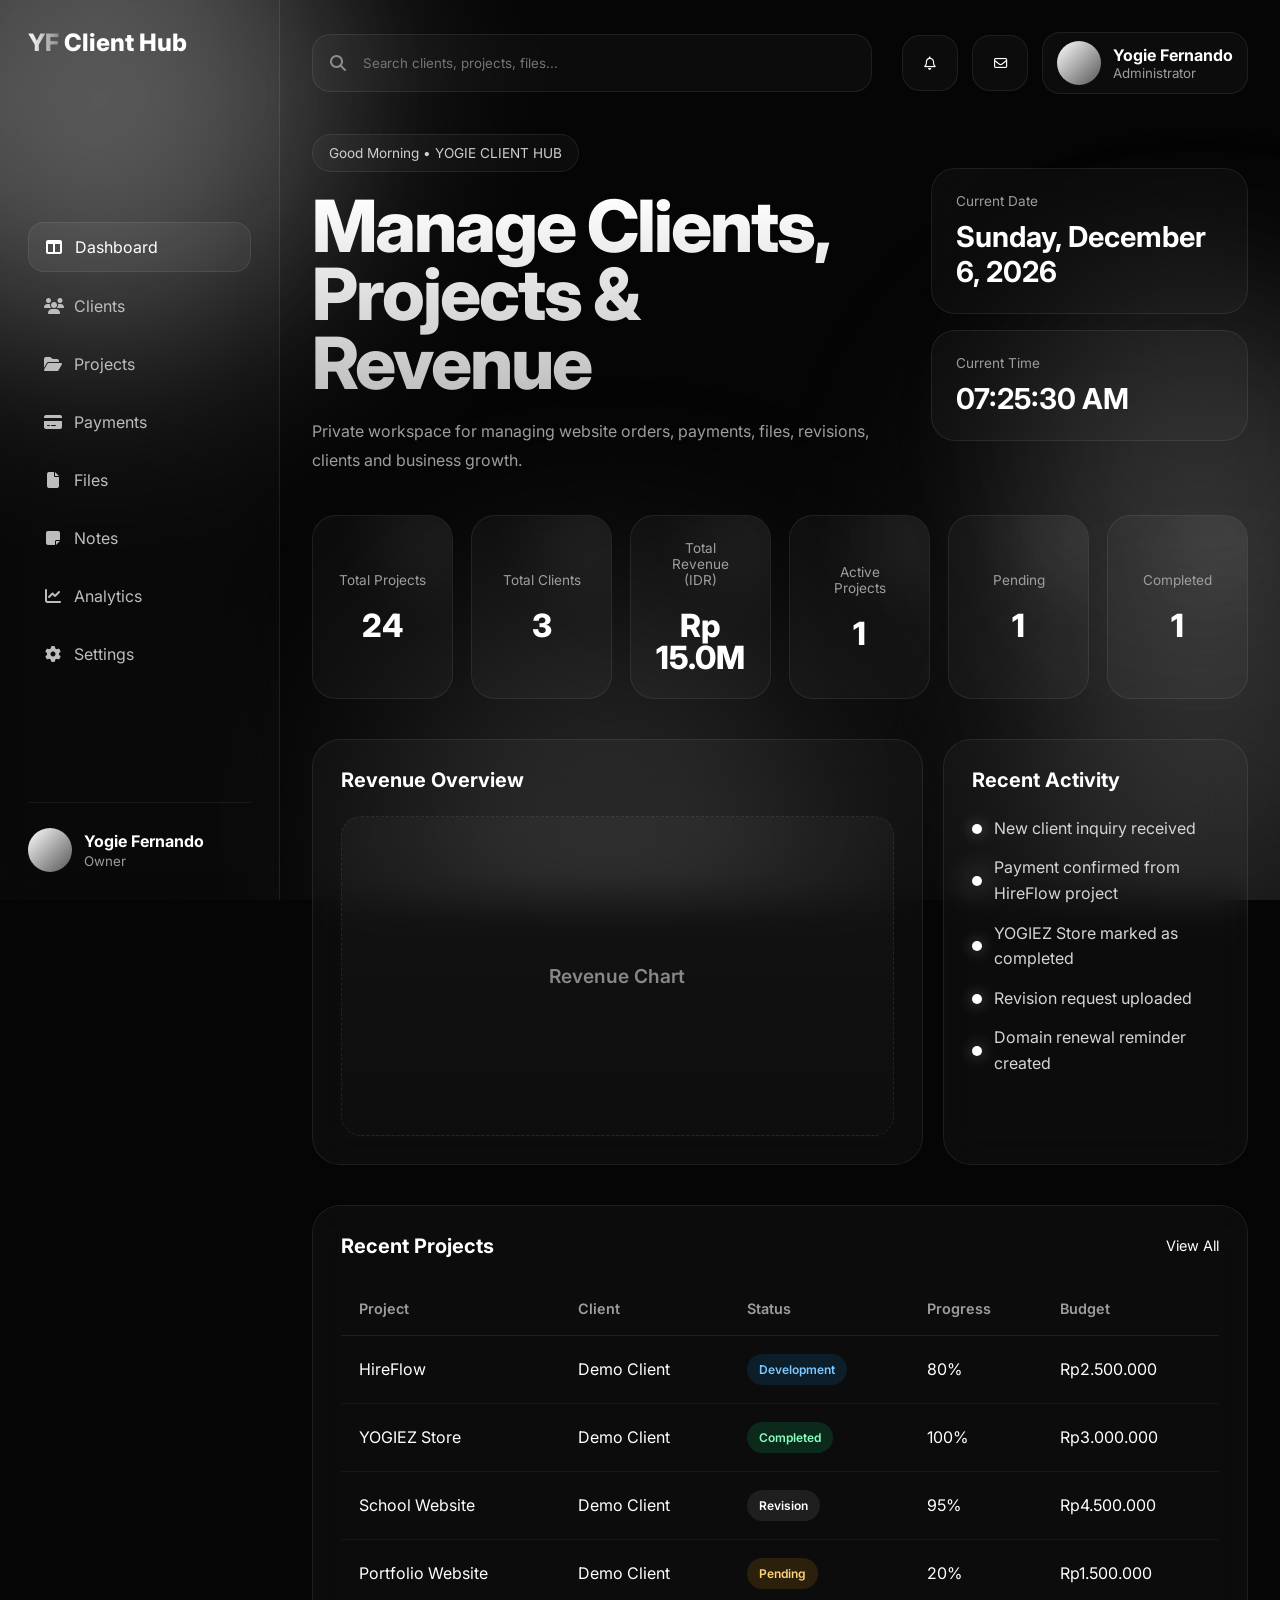
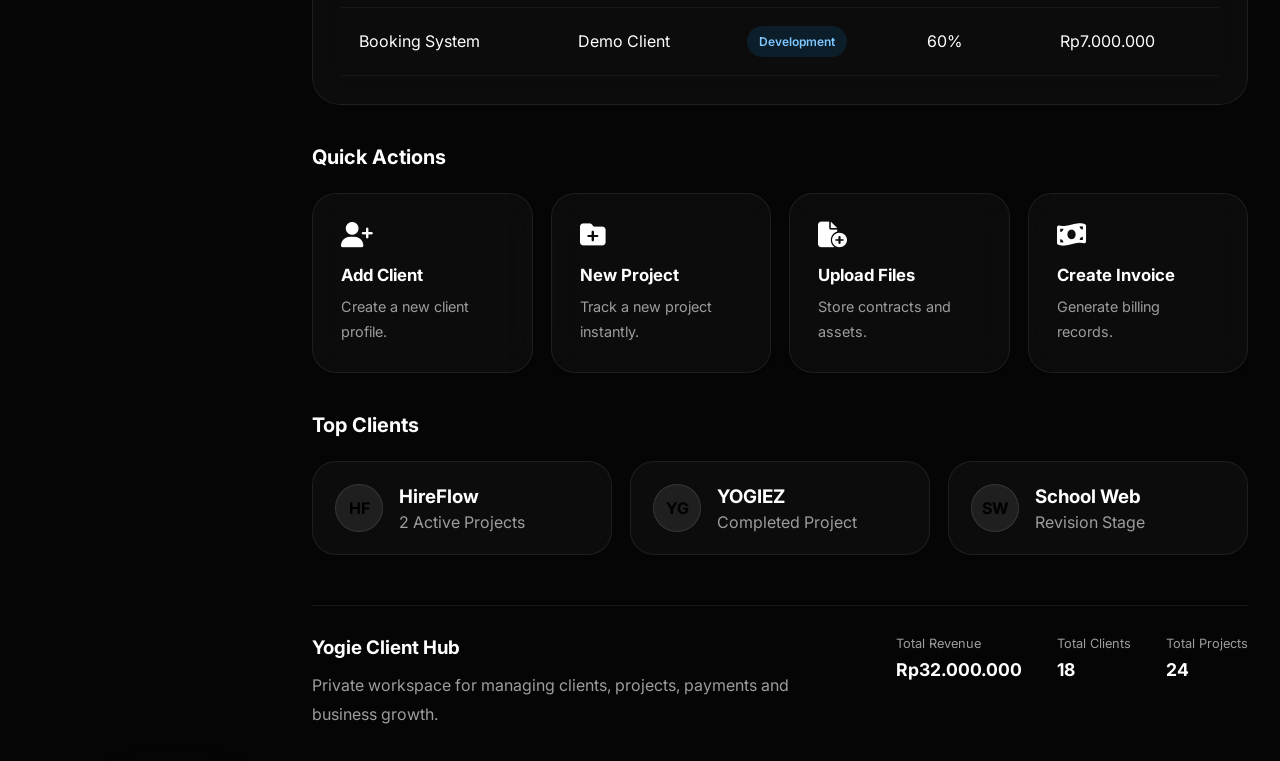
==== index.html @ b55acb80 "Update index.html" ====
<!DOCTYPE html>
<html lang="en">
<head>
<meta charset="UTF-8">
<meta name="viewport" content="width=device-width, initial-scale=1.0">
<title>Yogie Client Hub</title>
<link rel="stylesheet" href="https://cdnjs.cloudflare.com/ajax/libs/font-awesome/6.5.2/css/all.min.css">
<link rel="stylesheet" href="assets/css/style.css">
</head>
<body>

<div class="background">
  <div class="background-glow">
<div class="glow glow-1"></div>
<div class="glow glow-2"></div>
<div class="glow glow-3"></div>
</div>
<div class="grid-bg"></div>
<div class="orb orb-1"></div>
<div class="orb orb-2"></div>
<div class="orb orb-3"></div>
</div>

<div class="app">

<aside class="sidebar">

<div class="logo">
<span>YF</span> Client Hub
</div>

<nav class="nav">
<a href="#" class="active"><i class="fa-solid fa-table-columns"></i><span>Dashboard</span></a>
<a href="#"><i class="fa-solid fa-users"></i><span>Clients</span></a>
<a href="#"><i class="fa-solid fa-folder-open"></i><span>Projects</span></a>
<a href="#"><i class="fa-solid fa-credit-card"></i><span>Payments</span></a>
<a href="#"><i class="fa-solid fa-file"></i><span>Files</span></a>
<a href="#"><i class="fa-solid fa-note-sticky"></i><span>Notes</span></a>
<a href="#"><i class="fa-solid fa-chart-line"></i><span>Analytics</span></a>
<a href="#"><i class="fa-solid fa-gear"></i><span>Settings</span></a>
</nav>

<div class="sidebar-footer">
<div class="mini-profile">
<div class="avatar"></div>
<div>
<strong>Yogie Fernando</strong>
<small>Owner</small>
</div>
</div>
</div>

</aside>

<main class="main">

<header class="topbar">

<div class="search-box">
<i class="fa-solid fa-magnifying-glass"></i>
<input type="text" placeholder="Search clients, projects, files...">
</div>

<div class="topbar-actions">

<button class="icon-btn">
<i class="fa-regular fa-bell"></i>
</button>

<button class="icon-btn">
<i class="fa-regular fa-envelope"></i>
</button>

<div class="topbar-profile">
<div class="avatar"></div>
<div>
<strong>Yogie Fernando</strong>
<small>Administrator</small>
</div>
</div>

</div>

</header>

<section class="hero">

<div class="hero-content">

<p class="hero-label">
YOGIE CLIENT HUB
</p>

<h1>
Manage Clients,<br>
Projects & Revenue
</h1>

<p class="hero-description">
Private workspace for managing website orders, payments, files, revisions, clients and business growth.
</p>

</div>

<div class="hero-widget">

<div class="widget-card">
<span>Current Date</span>
<h3 id="live-date">Loading...</h3>
</div>

<div class="widget-card">
<span>Current Time</span>
<h2 id="live-clock">00:00:00</h2>
</div>

</div>

</section>

<section class="stats-grid">

<div class="stat-card">
<span>Total Projects</span>
<h2 id="dashboard-total-projects">24</h2>
</div>

<div class="stat-card">
<span>Total Clients</span>
<h2 id="dashboard-total-clients">0</h2>
</div>

<div class="stat-card">
<span>Total Revenue (IDR)</span>
<h2 id="dashboard-revenue">0</h2>
</div>

<div class="stat-card">
<span>Active Projects</span>
<h2 id="dashboard-active-projects">0</h2>
</div>

<div class="stat-card">
<span>Pending</span>
<h2 id="dashboard-pending">0</h2>
</div>

<div class="stat-card">
<span>Completed</span>
<h2 id="dashboard-completed">0</h2>
</div>

</section>

<section class="dashboard-grid">

<div class="revenue-card">

<div class="section-header">
<h2>Revenue Overview</h2>
</div>

<div class="chart-area">
<div class="chart-placeholder">
Revenue Chart
</div>
</div>

</div>

<div class="activity-card">

<div class="section-header">
<h2>Recent Activity</h2>
</div>

<ul class="activity-list">
<li><span class="activity-dot"></span>New client inquiry received</li>
<li><span class="activity-dot"></span>Payment confirmed from HireFlow project</li>
<li><span class="activity-dot"></span>YOGIEZ Store marked as completed</li>
<li><span class="activity-dot"></span>Revision request uploaded</li>
<li><span class="activity-dot"></span>Domain renewal reminder created</li>
</ul>

</div>

</section>

<section class="projects-section">

<div class="section-header">
<h2>Recent Projects</h2>
<a href="#" class="view-all">View All</a>
</div>

<div class="table-wrapper">

<table class="projects-table">

<thead>
<tr>
<th>Project</th>
<th>Client</th>
<th>Status</th>
<th>Progress</th>
<th>Budget</th>
</tr>
</thead>

<tbody>

<tr>
<td>HireFlow</td>
<td>Demo Client</td>
<td><span class="status development">Development</span></td>
<td>80%</td>
<td>Rp2.500.000</td>
</tr>

<tr>
<td>YOGIEZ Store</td>
<td>Demo Client</td>
<td><span class="status completed">Completed</span></td>
<td>100%</td>
<td>Rp3.000.000</td>
</tr>

<tr>
<td>School Website</td>
<td>Demo Client</td>
<td><span class="status revision">Revision</span></td>
<td>95%</td>
<td>Rp4.500.000</td>
</tr>

<tr>
<td>Portfolio Website</td>
<td>Demo Client</td>
<td><span class="status pending">Pending</span></td>
<td>20%</td>
<td>Rp1.500.000</td>
</tr>

<tr>
<td>Booking System</td>
<td>Demo Client</td>
<td><span class="status development">Development</span></td>
<td>60%</td>
<td>Rp7.000.000</td>
</tr>

</tbody>

</table>

</div>

</section>

<section class="quick-actions">

<div class="section-header">
<h2>Quick Actions</h2>
</div>

<div class="action-grid">

<div class="action-card">
<i class="fa-solid fa-user-plus"></i>
<h3>Add Client</h3>
<p>Create a new client profile.</p>
</div>

<div class="action-card">
<i class="fa-solid fa-folder-plus"></i>
<h3>New Project</h3>
<p>Track a new project instantly.</p>
</div>

<div class="action-card">
<i class="fa-solid fa-file-circle-plus"></i>
<h3>Upload Files</h3>
<p>Store contracts and assets.</p>
</div>

<div class="action-card">
<i class="fa-solid fa-money-bill-wave"></i>
<h3>Create Invoice</h3>
<p>Generate billing records.</p>
</div>

</div>

</section>

<section class="clients-overview">

<div class="section-header">
<h2>Top Clients</h2>
</div>

<div class="client-cards">

<div class="client-card">
<div class="client-avatar">HF</div>
<div>
<h3>HireFlow</h3>
<p>2 Active Projects</p>
</div>
</div>

<div class="client-card">
<div class="client-avatar">YG</div>
<div>
<h3>YOGIEZ</h3>
<p>Completed Project</p>
</div>
</div>

<div class="client-card">
<div class="client-avatar">SW</div>
<div>
<h3>School Web</h3>
<p>Revision Stage</p>
</div>
</div>

</div>

</section>

<footer class="dashboard-footer">

<div class="footer-left">
<h3>Yogie Client Hub</h3>
<p>Private workspace for managing clients, projects, payments and business growth.</p>
</div>

<div class="footer-right">

<div class="footer-stat">
<span>Total Revenue</span>
<strong>Rp32.000.000</strong>
</div>

<div class="footer-stat">
<span>Total Clients</span>
<strong>18</strong>
</div>

<div class="footer-stat">
<span>Total Projects</span>
<strong>24</strong>
</div>

</div>

</footer>

</main>

</div>

<script src="assets/js/script.js"></script>

</body>

</html>
---- assets/css/style.css ----
@import url('https://fonts.googleapis.com/css2?family=Inter:wght@300;400;500;600;700;800&display=swap');

:root{
--bg:#050505;
--card:#0d0d0d;
--card-2:#131313;
--border:rgba(255,255,255,.08);
--text:#ffffff;
--muted:#9d9d9d;
--hover:rgba(255,255,255,.05);
--shadow:0 20px 60px rgba(0,0,0,.35);
}

*{
margin:0;
padding:0;
box-sizing:border-box;
font-family:'Inter',sans-serif;
}

html{
scroll-behavior:smooth;
}

body{
background:var(--bg);
color:var(--text);
overflow-x:hidden;
min-height:100vh;
}

/* =========================
BACKGROUND
========================= */

.background{
position:fixed;
inset:0;
overflow:hidden;
z-index:-2;
}

.background-glow{
position:fixed;
inset:0;
overflow:hidden;
pointer-events:none;
z-index:-1;
}

.glow{
position:absolute;
border-radius:50%;
filter:blur(120px);
opacity:.25;
animation:floatGlow 12s ease-in-out infinite;
}

.glow-1{
width:500px;
height:500px;
background:#ffffff;
top:-150px;
left:-150px;
}

.glow-2{
width:400px;
height:400px;
background:#bdbdbd;
top:40%;
right:-120px;
animation-delay:5s;
}

.glow-3{
width:450px;
height:450px;
background:#8f8f8f;
bottom:-150px;
left:30%;
animation-delay:10s;

}
@keyframes floatGlow{

0%{
transform:translate(0,0) scale(1);
}
25%{
transform:translate(80px,-50px) scale(1.15);
}
50%{
transform:translate(-60px,70px) scale(.9);
}
75%{
transform:translate(70px,40px) scale(1.1);
}
100%{
transform:translate(0,0) scale(1);
}

}

.grid-bg{
display:none;
}

@keyframes gridMove{
0%{transform:translateY(0);}
100%{transform:translateY(60px);}
}

.orb{
position:absolute;
border-radius:50%;
filter:blur(90px);
opacity:.12;
animation:float 18s ease-in-out infinite;
}

.orb-1{
width:420px;
height:420px;
background:#ffffff;
left:-120px;
top:-120px;
}

.orb-2{
width:320px;
height:320px;
background:#8f8f8f;
right:-80px;
top:30%;
animation-delay:4s;
}

.orb-3{
width:380px;
height:380px;
background:#d6d6d6;
right:-120px;
bottom:-120px;
animation-delay:8s;
}

@keyframes float{
0%,100%{
transform:translateY(0) translateX(0);
}
50%{
transform:translateY(40px) translateX(25px);
}
}

/* =========================
LAYOUT
========================= */

.app{
display:flex;
min-height:100vh;
}

.sidebar{
width:280px;
position:fixed;
left:0;
top:0;
bottom:0;
padding:28px;
background:rgba(255,255,255,.02);
backdrop-filter:blur(20px);
border-right:1px solid var(--border);
display:flex;
flex-direction:column;
justify-content:space-between;
}

.main{
margin-left:280px;
width:calc(100% - 280px);
padding:32px;
}

/* =========================
LOGO
========================= */

.logo{
font-size:1.5rem;
font-weight:800;
margin-bottom:40px;
}

.logo span{
background:linear-gradient(90deg,#fff,#8a8a8a);
-webkit-background-clip:text;
-webkit-text-fill-color:transparent;
}

/* =========================
NAVIGATION
========================= */

.nav{
display:flex;
flex-direction:column;
gap:10px;
}

.nav a{
text-decoration:none;
color:#bdbdbd;
padding:14px 16px;
border-radius:16px;
display:flex;
align-items:center;
gap:12px;
transition:.3s;
}

.nav a:hover{
background:var(--hover);
color:#fff;
transform:translateX(6px);
}

.nav a.active{
background:rgba(255,255,255,.05);
color:#fff;
border:1px solid rgba(255,255,255,.08);
}

.nav i{
width:18px;
text-align:center;
}

/* =========================
SIDEBAR FOOTER
========================= */

.sidebar-footer{
padding-top:25px;
border-top:1px solid rgba(255,255,255,.06);
}

.mini-profile{
display:flex;
align-items:center;
gap:12px;
}

.avatar{
width:44px;
height:44px;
border-radius:50%;
background:linear-gradient(135deg,#fff,#555);
flex-shrink:0;
}

.mini-profile small{
display:block;
color:var(--muted);
margin-top:2px;
}

/* =========================
TOPBAR
========================= */

.topbar{
display:flex;
justify-content:space-between;
align-items:center;
gap:20px;
margin-bottom:40px;
}

.search-box{
position:relative;
flex:1;
max-width:560px;
}

.search-box input{
width:100%;
height:58px;
border-radius:18px;
border:1px solid var(--border);
background:rgba(255,255,255,.03);
color:#fff;
padding-left:50px;
padding-right:18px;
outline:none;
}

.search-box i{
position:absolute;
left:18px;
top:21px;
color:#8d8d8d;
}

.topbar-actions{
display:flex;
align-items:center;
gap:14px;
}

.icon-btn{
width:56px;
height:56px;
border-radius:18px;
border:1px solid var(--border);
background:rgba(255,255,255,.03);
color:#fff;
cursor:pointer;
transition:.3s;
}

.icon-btn:hover{
transform:translateY(-4px);
background:rgba(255,255,255,.05);
}

.topbar-profile{
display:flex;
align-items:center;
gap:12px;
padding:8px 14px;
border-radius:18px;
border:1px solid var(--border);
background:rgba(255,255,255,.03);
}

.topbar-profile small{
display:block;
color:var(--muted);
}

/* =========================
HERO
========================= */

.hero{
display:grid;
grid-template-columns:1.5fr .8fr;
gap:24px;
align-items:center;
margin-bottom:40px;
}

.hero-label{
display:inline-flex;
align-items:center;
gap:10px;
padding:10px 16px;
border-radius:999px;
border:1px solid rgba(255,255,255,.08);
background:rgba(255,255,255,.03);
font-size:.85rem;
color:#cfcfcf;
margin-bottom:20px;
width:fit-content;
}

.hero h1{
font-size:4.5rem;
line-height:.95;
font-weight:800;
letter-spacing:-2px;
background:linear-gradient(
180deg,
#ffffff,
#bfbfbf
);
-webkit-background-clip:text;
-webkit-text-fill-color:transparent;
margin-bottom:20px;
}

.hero-description{
max-width:700px;
color:var(--muted);
line-height:1.8;
font-size:1rem;
}

.hero-widget{
display:flex;
flex-direction:column;
gap:16px;
}

.widget-card{
background:rgba(255,255,255,.03);
border:1px solid var(--border);
border-radius:24px;
padding:24px;
backdrop-filter:blur(20px);
}

.widget-card span{
display:block;
color:var(--muted);
margin-bottom:10px;
font-size:.85rem;
}

.widget-card h2,
.widget-card h3{
font-size:1.8rem;
font-weight:700;
}

/* =========================
STATS
========================= */

.stats-grid{
display:grid;
grid-template-columns:repeat(6,1fr);
gap:18px;
margin-bottom:40px;
align-items:stretch;
}

.stat-card{
background:rgba(255,255,255,.03);
border:1px solid var(--border);
border-radius:24px;
padding:24px;
transition:.35s;
position:relative;
overflow:hidden;
display:flex;
flex-direction:column;
justify-content:center;
min-height:160px;
align-items:center;
text-align:center;
}

.stat-card::before{
content:'';
position:absolute;
width:120px;
height:120px;
background:rgba(255,255,255,.05);
border-radius:50%;
right:-40px;
top:-40px;
filter:blur(30px);
}

.stat-card:hover{
transform:translateY(-6px);
border-color:rgba(255,255,255,.15);
}

.stat-card span{
display:block;
font-size:.85rem;
color:var(--muted);
margin-bottom:10px;
}

.stat-card h2{
font-size:2rem;
font-weight:800;
margin-top:12px;
line-height:1;
width:100%;
text-align:center;
}

.revenue h2{
white-space:nowrap;
font-size:1.7rem;
}

/* =========================
DASHBOARD GRID
========================= */

.dashboard-grid{
display:grid;
grid-template-columns:2fr 1fr;
gap:20px;
margin-bottom:40px;
}

.revenue-card,
.activity-card{
background:rgba(255,255,255,.03);
border:1px solid var(--border);
border-radius:28px;
padding:28px;
backdrop-filter:blur(20px);
}

.section-header{
display:flex;
justify-content:space-between;
align-items:center;
margin-bottom:24px;
}

.section-header h2{
font-size:1.25rem;
font-weight:700;
}

/* =========================
CHART
========================= */

.chart-area{
height:320px;
display:flex;
align-items:center;
justify-content:center;
border-radius:20px;
background:
linear-gradient(
180deg,
rgba(255,255,255,.03),
rgba(255,255,255,.01)
);
border:1px dashed rgba(255,255,255,.08);
}

.chart-placeholder{
font-size:1.2rem;
font-weight:600;
color:#888;
}

/* =========================
ACTIVITY
========================= */

.activity-list{
list-style:none;
display:flex;
flex-direction:column;
gap:18px;
}

.activity-list li{
display:flex;
align-items:center;
gap:12px;
color:#d5d5d5;
line-height:1.6;
}

.activity-dot{
width:10px;
height:10px;
border-radius:50%;
background:#fff;
box-shadow:0 0 15px rgba(255,255,255,.6);
flex-shrink:0;
}

/* =========================
PROJECT TABLE
========================= */

.projects-section{
background:rgba(255,255,255,.03);
border:1px solid var(--border);
border-radius:28px;
padding:28px;
margin-bottom:40px;
backdrop-filter:blur(20px);
}

.view-all{
text-decoration:none;
color:#fff;
font-size:.9rem;
}

.table-wrapper{
overflow:auto;
}

.projects-table{
width:100%;
border-collapse:collapse;
}

.projects-table th{
text-align:left;
padding:18px;
color:#9d9d9d;
font-weight:600;
font-size:.9rem;
border-bottom:1px solid rgba(255,255,255,.08);
}

.projects-table td{
padding:18px;
border-bottom:1px solid rgba(255,255,255,.05);
}

.projects-table tr:hover{
background:rgba(255,255,255,.02);
}

.status{
padding:8px 12px;
border-radius:999px;
font-size:.75rem;
font-weight:600;
display:inline-block;
}

.status.completed{
background:rgba(0,255,140,.12);
color:#89ffbf;
}

.status.development{
background:rgba(0,153,255,.12);
color:#7ec7ff;
}

.status.pending{
background:rgba(255,170,0,.12);
color:#ffd27a;
}

.status.revision{
background:rgba(255,255,255,.08);
color:#ffffff;
}

/* =========================
QUICK ACTIONS
========================= */

.quick-actions{
margin-bottom:40px;
}

.action-grid{
display:grid;
grid-template-columns:repeat(4,1fr);
gap:18px;
}

.action-card{
background:rgba(255,255,255,.03);
border:1px solid var(--border);
border-radius:24px;
padding:28px;
transition:.35s;
cursor:pointer;
backdrop-filter:blur(20px);
}

.action-card:hover{
transform:translateY(-8px);
border-color:rgba(255,255,255,.15);
}

.action-card i{
font-size:1.6rem;
margin-bottom:18px;
}

.action-card h3{
margin-bottom:10px;
font-size:1.05rem;
}

.action-card p{
color:var(--muted);
line-height:1.7;
font-size:.9rem;
}

/* =========================
TOP CLIENTS
========================= */

.clients-overview{
margin-bottom:40px;
}

.client-cards{
display:grid;
grid-template-columns:repeat(3,1fr);
gap:18px;
}

.client-card{
display:flex;
align-items:center;
gap:16px;
background:rgba(255,255,255,.03);
border:1px solid var(--border);
padding:22px;
border-radius:24px;
transition:.35s;
}

.client-card:hover{
transform:translateY(-5px);
}

.client-avatar{
width:56px;
height:56px;
border-radius:50%;
display:flex;
align-items:center;
justify-content:center;
font-weight:700;
background:linear-gradient(
135deg,
#ffffff,
#6b6b6b
);
color:#000;
}

.client-card p{
color:var(--muted);
margin-top:4px;
}

/* =========================
FOOTER
========================= */

.dashboard-footer{
margin-top:50px;
padding-top:30px;
border-top:1px solid rgba(255,255,255,.08);
display:flex;
justify-content:space-between;
gap:30px;
}

.footer-left h3{
margin-bottom:12px;
}

.footer-left p{
max-width:500px;
color:var(--muted);
line-height:1.8;
}

.footer-right{
display:flex;
gap:35px;
}

.footer-stat span{
display:block;
font-size:.8rem;
color:var(--muted);
margin-bottom:8px;
}

.footer-stat strong{
font-size:1.1rem;
}

/* =========================
SCROLLBAR
========================= */

::-webkit-scrollbar{
width:10px;
}

::-webkit-scrollbar-track{
background:#070707;
}

::-webkit-scrollbar-thumb{
background:#2c2c2c;
border-radius:999px;
}

::-webkit-scrollbar-thumb:hover{
background:#4b4b4b;
}

/* =========================
SELECTION
========================= */

::selection{
background:#ffffff;
color:#000000;
}

/* =========================
ANIMATIONS
========================= */

.hero,
.stats-grid,
.dashboard-grid,
.projects-section,
.quick-actions,
.clients-overview{
animation:fadeUp .8s ease;
}

@keyframes fadeUp{
from{
opacity:0;
transform:translateY(25px);
}
to{
opacity:1;
transform:translateY(0);
}
}

/* =========================
TABLET
========================= */

@media(max-width:1200px){

.stats-grid{
grid-template-columns:repeat(3,1fr);
}

.action-grid{
grid-template-columns:repeat(2,1fr);
}

.client-cards{
grid-template-columns:1fr;
}

.hero{
grid-template-columns:1fr;
}

.dashboard-grid{
grid-template-columns:1fr;
}

}

/* =========================
MOBILE
========================= */

@media(max-width:900px){

.sidebar{
transform:translateX(-100%);
}

.main{
margin-left:0;
width:100%;
padding:20px;
}

.hero h1{
font-size:2.8rem;
}

.stats-grid{
grid-template-columns:repeat(2,1fr);
}

.action-grid{
grid-template-columns:1fr;
}

.dashboard-footer{
flex-direction:column;
}

.footer-right{
flex-wrap:wrap;
}

.topbar{
flex-direction:column;
align-items:stretch;
}

.search-box{
max-width:none;
}

.topbar-actions{
justify-content:space-between;
}

}

/* =========================
SMALL MOBILE
========================= */

@media(max-width:600px){

.hero h1{
font-size:2.2rem;
}

.stats-grid{
grid-template-columns:1fr;
}

.widget-card h2,
.widget-card h3{
font-size:1.4rem;
}

.projects-table{
min-width:700px;
}

}

/* =========================
CLIENTS PAGE
========================= */

.clients-page{
display:flex;
flex-direction:column;
gap:32px;
}

.page-top{
display:flex;
justify-content:space-between;
align-items:center;
gap:24px;
}

.page-title-group h1{
font-size:2.6rem;
font-weight:800;
margin-bottom:10px;
}

.page-title-group p{
color:var(--muted);
max-width:650px;
}

.page-label{
display:inline-block;
font-size:.8rem;
letter-spacing:2px;
color:var(--muted);
margin-bottom:12px;
}

.page-actions{
display:flex;
gap:12px;
}

.header-btn{
height:52px;
padding:0 22px;
border-radius:14px;
border:1px solid var(--border);
background:rgba(255,255,255,.03);
color:white;
cursor:pointer;
font-weight:600;
transition:.3s;
}

.header-btn:hover{
transform:translateY(-3px);
border-color:rgba(255,255,255,.15);
}

.header-btn.primary{
background:white;
color:black;
}

.client-stats{
display:grid;
grid-template-columns:repeat(4,1fr);
gap:18px;
}

.client-stat-card{
background:rgba(255,255,255,.03);
border:1px solid var(--border);
border-radius:24px;
padding:24px;
position:relative;
overflow:hidden;
transition:.35s;
}

.client-stat-card:hover{
transform:translateY(-6px);
border-color:rgba(255,255,255,.15);
}

.client-stat-card::before{
content:'';
position:absolute;
width:140px;
height:140px;
border-radius:50%;
background:rgba(255,255,255,.05);
right:-50px;
top:-50px;
filter:blur(30px);
}

.client-stat-card span{
display:block;
font-size:.85rem;
color:var(--muted);
margin-bottom:10px;
}

.client-stat-card h2{
font-size:2rem;
font-weight:800;
margin-bottom:8px;
}

.client-stat-card p{
font-size:.9rem;
color:var(--muted);
}

.client-toolbar{
display:flex;
justify-content:space-between;
align-items:center;
gap:20px;
}

.client-search{
flex:1;
height:58px;
display:flex;
align-items:center;
gap:14px;
padding:0 20px;
background:rgba(255,255,255,.03);
border:1px solid var(--border);
border-radius:18px;
}

.client-search input{
flex:1;
background:none;
border:none;
outline:none;
color:white;
font-size:.95rem;
}

.toolbar-right{
display:flex;
gap:12px;
}

.filter-select{
height:58px;
padding:0 18px;
background:rgba(255,255,255,.03);
border:1px solid var(--border);
border-radius:18px;
color:white;
outline:none;
cursor:pointer;
}

/* =========================
CLIENTS TABLE
========================= */

.clients-table-wrapper{
background:rgba(255,255,255,.03);
border:1px solid var(--border);
border-radius:28px;
overflow:hidden;
}

.table-header{
display:flex;
justify-content:space-between;
align-items:center;
padding:24px 28px;
border-bottom:1px solid var(--border);
}

.table-header h2{
font-size:1.2rem;
font-weight:700;
}

.table-actions{
display:flex;
gap:12px;
}

.table-action-btn{
height:44px;
padding:0 16px;
border-radius:12px;
border:1px solid var(--border);
background:rgba(255,255,255,.03);
color:white;
cursor:pointer;
transition:.3s;
}

.table-action-btn:hover{
transform:translateY(-2px);
border-color:rgba(255,255,255,.15);
}

.clients-table-container{
overflow-x:auto;
}

.clients-table{
width:100%;
border-collapse:collapse;
}

.clients-table thead{
background:rgba(255,255,255,.02);
}

.clients-table th{
padding:18px 24px;
text-align:left;
font-size:.85rem;
font-weight:600;
color:var(--muted);
border-bottom:1px solid var(--border);
}

.clients-table td{
padding:22px 24px;
border-bottom:1px solid rgba(255,255,255,.05);
}

.clients-table tbody tr{
transition:.3s;
}

.clients-table tbody tr:hover{
background:rgba(255,255,255,.02);
}

.client-info{
display:flex;
align-items:center;
gap:14px;
}

.client-avatar{
width:48px;
height:48px;
border-radius:50%;
display:flex;
align-items:center;
justify-content:center;
font-weight:700;
background:rgba(255,255,255,.08);
border:1px solid rgba(255,255,255,.1);
}

.client-info h4{
font-size:.95rem;
margin-bottom:4px;
}

.client-info p{
font-size:.8rem;
color:var(--muted);
}

.status-badge{
padding:8px 14px;
border-radius:999px;
font-size:.78rem;
font-weight:600;
display:inline-flex;
align-items:center;
gap:8px;
}

.status-badge.active{
background:rgba(0,255,150,.12);
color:#7dffb5;
}

.status-badge.pending{
background:rgba(255,180,0,.12);
color:#ffd06a;
}

.status-badge.completed{
background:rgba(120,120,255,.12);
color:#b9c1ff;
}

.table-buttons{
display:flex;
gap:10px;
}

.mini-btn{
height:38px;
padding:0 14px;
border-radius:10px;
border:1px solid var(--border);
background:rgba(255,255,255,.03);
color:white;
cursor:pointer;
transition:.3s;
}

.mini-btn:hover{
transform:translateY(-2px);
border-color:rgba(255,255,255,.15);
}

/* =========================
CLIENT ACTIVITY
========================= */

.client-activity-section{
background:rgba(255,255,255,.03);
border:1px solid var(--border);
border-radius:28px;
padding:28px;
}

.activity-header{
margin-bottom:20px;
}

.activity-header h2{
font-size:1.2rem;
font-weight:700;
}

.activity-list{
display:flex;
flex-direction:column;
gap:14px;
}

.activity-item{
display:flex;
align-items:center;
justify-content:space-between;
gap:20px;
padding:18px;
border-radius:18px;
background:rgba(255,255,255,.02);
border:1px solid rgba(255,255,255,.04);
}

.activity-item h4{
font-size:.95rem;
margin-bottom:4px;
}

.activity-item p{
font-size:.85rem;
color:var(--muted);
}

.activity-item span{
font-size:.8rem;
color:var(--muted);
}

.activity-dot{
width:10px;
height:10px;
border-radius:50%;
background:white;
box-shadow:0 0 20px rgba(255,255,255,.5);
}

/* =========================
EMPTY STATE
========================= */

.clients-empty-state{
margin-bottom:20px;
}

.empty-card{
background:rgba(255,255,255,.03);
border:1px solid var(--border);
border-radius:28px;
padding:60px 30px;
text-align:center;
}

.empty-card i{
font-size:3rem;
margin-bottom:20px;
opacity:.8;
}

.empty-card h2{
font-size:1.5rem;
margin-bottom:12px;
}

.empty-card p{
max-width:600px;
margin:auto;
color:var(--muted);
margin-bottom:24px;
}

/* =========================
RESPONSIVE
========================= */

@media(max-width:1200px){

.client-stats{
grid-template-columns:repeat(2,1fr);
}

}

@media(max-width:768px){

.page-top{
flex-direction:column;
align-items:flex-start;
}

.client-toolbar{
flex-direction:column;
}

.toolbar-right{
width:100%;
flex-direction:column;
}

.filter-select{
width:100%;
}

.client-stats{
grid-template-columns:1fr;
}

.clients-table{
min-width:900px;
}

.activity-item{
flex-direction:column;
align-items:flex-start;
}

}

/* =========================
CLIENT MODAL
========================= */

.client-modal{
position:fixed;
inset:0;
background:rgba(0,0,0,.75);
backdrop-filter:blur(10px);
display:none;
justify-content:center;
align-items:center;
z-index:9999;
padding:20px;
}

.client-modal.show{
display:flex;
}

.client-modal-content{
width:100%;
max-width:520px;
background:#0f0f0f;
border:1px solid var(--border);
border-radius:28px;
padding:28px;
}

.modal-header{
display:flex;
justify-content:space-between;
align-items:center;
margin-bottom:24px;
}

.modal-header h2{
font-size:1.4rem;
}

.modal-header button{
background:none;
border:none;
color:white;
font-size:2rem;
cursor:pointer;
}

.form-group{
margin-bottom:16px;
}

.form-group label{
display:block;
margin-bottom:8px;
font-size:.9rem;
color:var(--muted);
}

.form-group input,
.form-group select{
width:100%;
height:54px;
padding:0 16px;
border-radius:14px;
border:1px solid var(--border);
background:rgba(255,255,255,.03);
color:white;
outline:none;
}
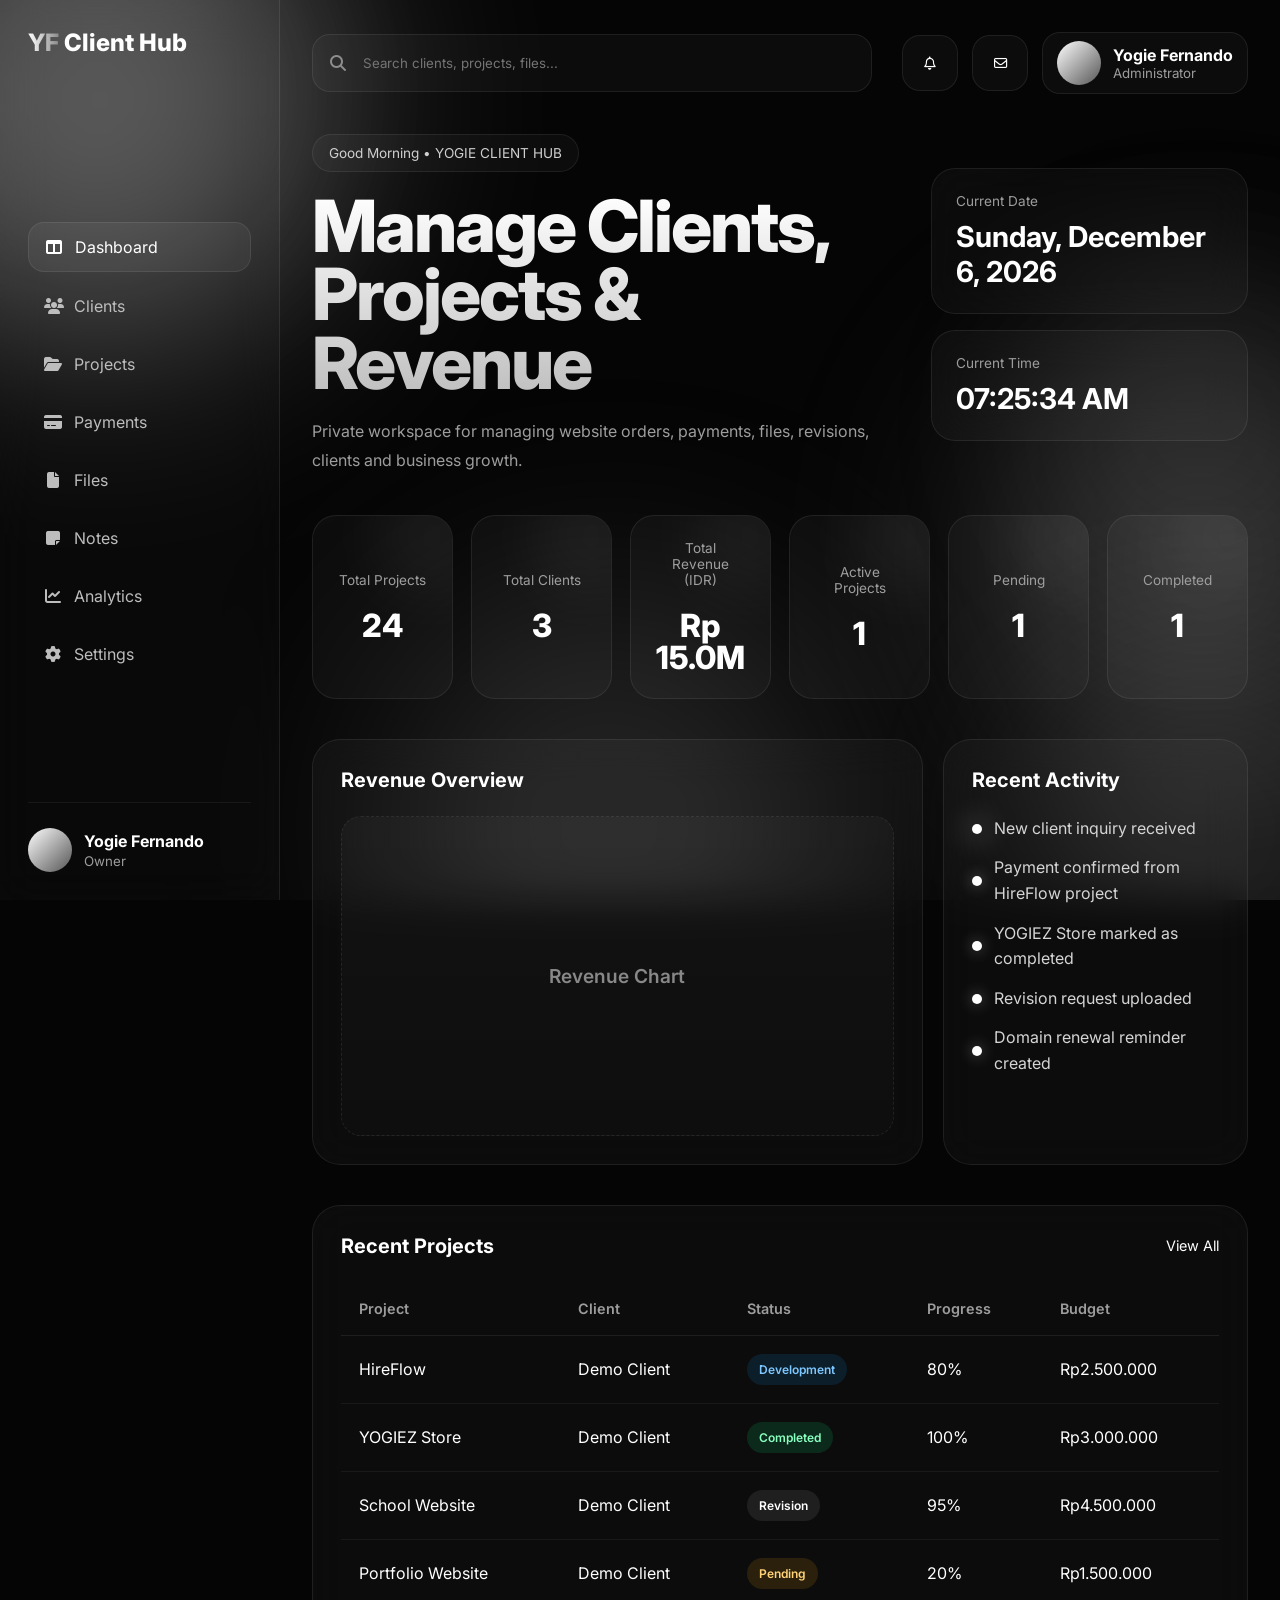
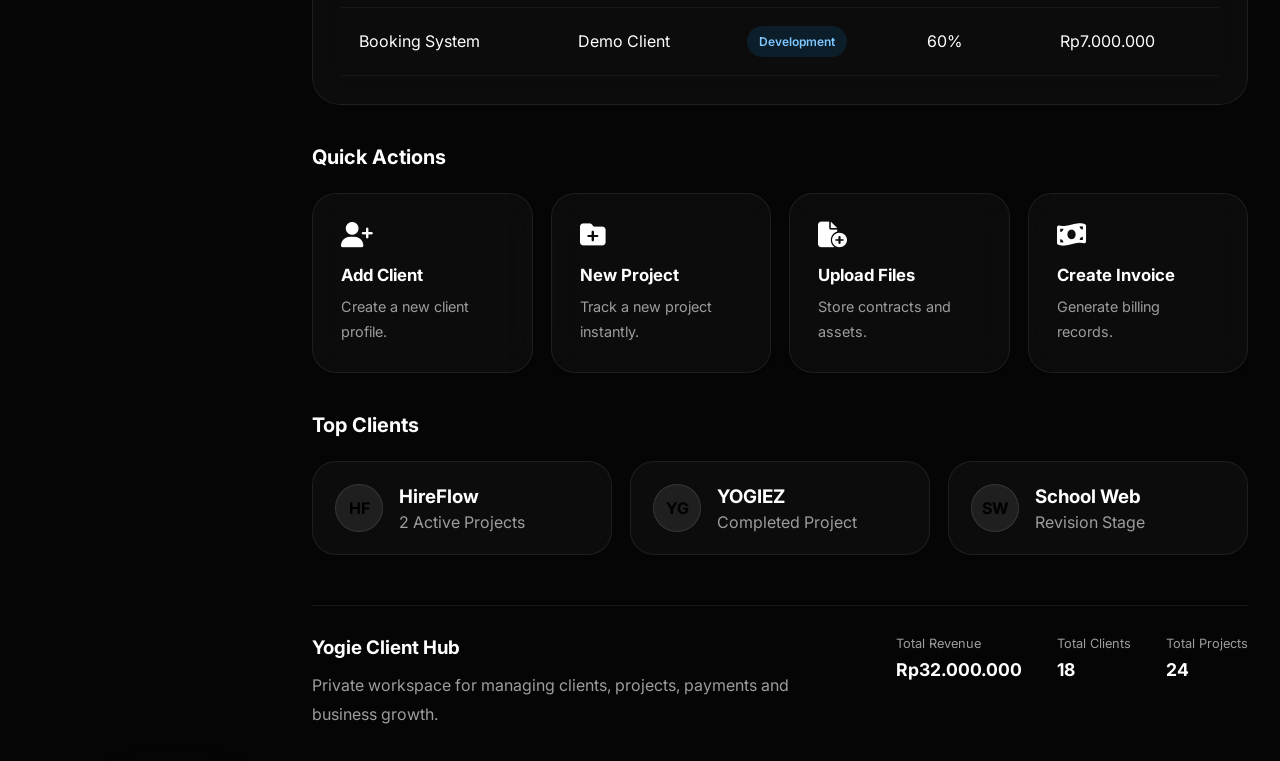
==== commit 9209d85d: "Update index.html" ====
--- a/index.html
+++ b/index.html
@@ -30,14 +30,14 @@
 </div>
 
 <nav class="nav">
-<a href="#" class="active"><i class="fa-solid fa-table-columns"></i><span>Dashboard</span></a>
-<a href="#"><i class="fa-solid fa-users"></i><span>Clients</span></a>
-<a href="#"><i class="fa-solid fa-folder-open"></i><span>Projects</span></a>
-<a href="#"><i class="fa-solid fa-credit-card"></i><span>Payments</span></a>
-<a href="#"><i class="fa-solid fa-file"></i><span>Files</span></a>
-<a href="#"><i class="fa-solid fa-note-sticky"></i><span>Notes</span></a>
-<a href="#"><i class="fa-solid fa-chart-line"></i><span>Analytics</span></a>
-<a href="#"><i class="fa-solid fa-gear"></i><span>Settings</span></a>
+<a href="index.html" class="active"><i class="fa-solid fa-table-columns"></i><span>Dashboard</span></a>
+<a href="clients.html"><i class="fa-solid fa-users"></i><span>Clients</span></a>
+<a href="projects.html"><i class="fa-solid fa-folder-open"></i><span>Projects</span></a>
+<a href="payments.html"><i class="fa-solid fa-credit-card"></i><span>Payments</span></a>
+<a href="files.html"><i class="fa-solid fa-file"></i><span>Files</span></a>
+<a href="notes.html"><i class="fa-solid fa-note-sticky"></i><span>Notes</span></a>
+<a href="analytics.html"><i class="fa-solid fa-chart-line"></i><span>Analytics</span></a>
+<a href="settings.html"><i class="fa-solid fa-gear"></i><span>Settings</span></a>
 </nav>
 
 <div class="sidebar-footer">
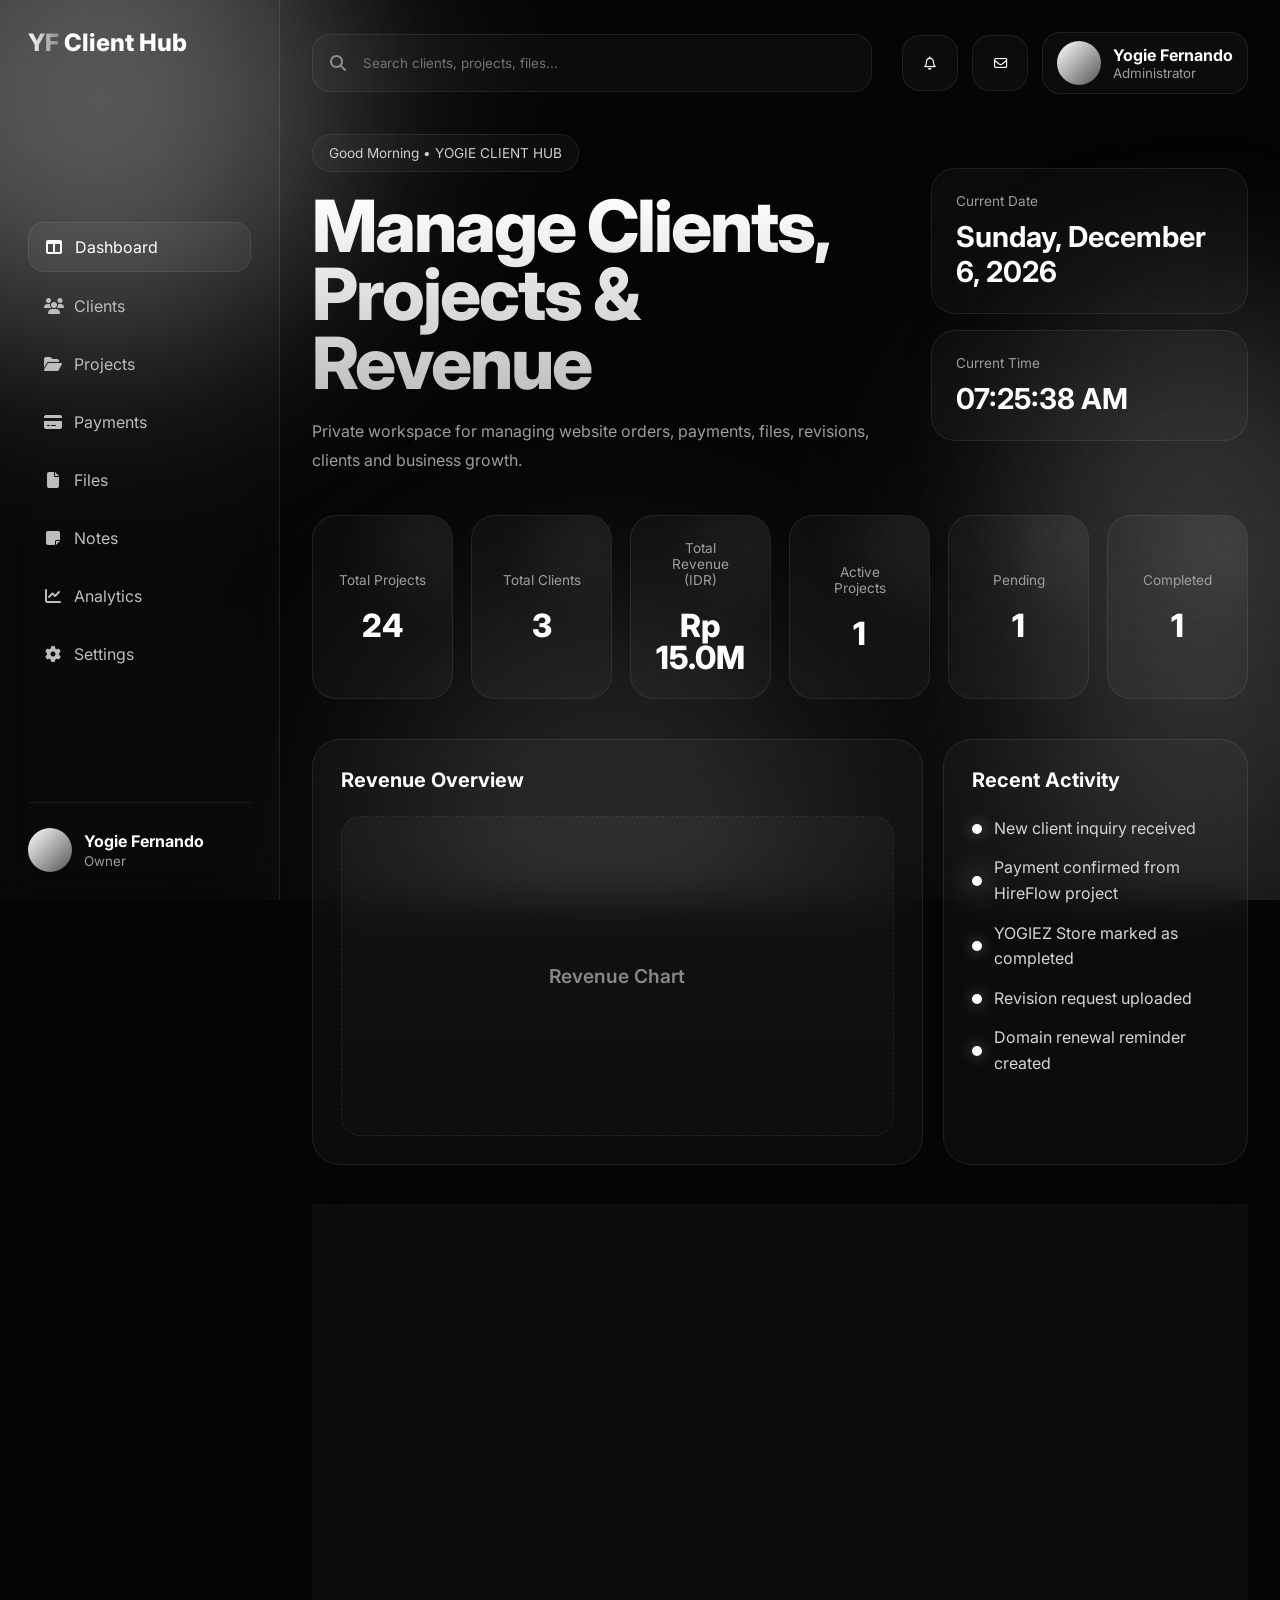
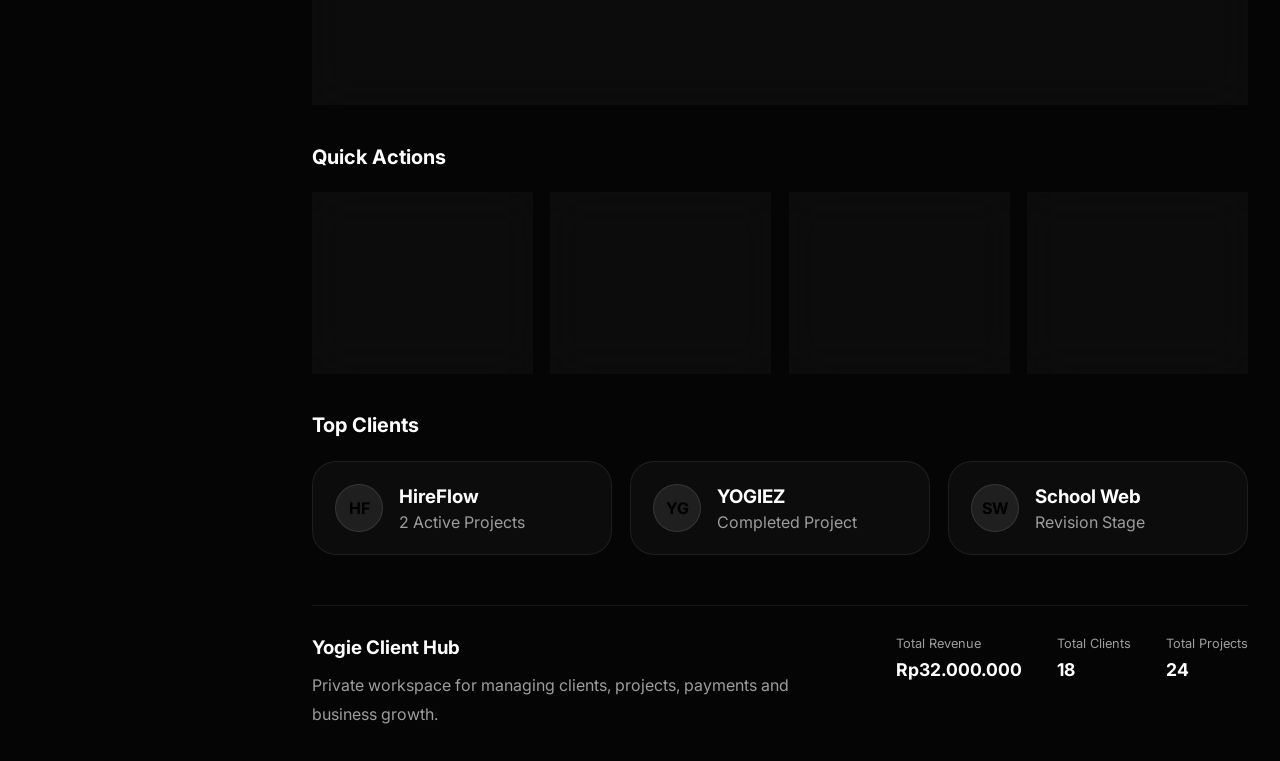
==== commit ab95eb20: "Update index.html" ====
--- a/index.html
+++ b/index.html
@@ -264,33 +264,27 @@
 </div>
 
 <div class="action-grid">
-
-<div class="action-card">
+<a href="clients.html" class="action-card">
 <i class="fa-solid fa-user-plus"></i>
 <h3>Add Client</h3>
 <p>Create a new client profile.</p>
-</div>
-
-<div class="action-card">
+</a>
+<a href="projects.html" class="action-card">
 <i class="fa-solid fa-folder-plus"></i>
 <h3>New Project</h3>
 <p>Track a new project instantly.</p>
-</div>
-
-<div class="action-card">
+</a>
+<a href="files.html" class="action-card">
 <i class="fa-solid fa-file-circle-plus"></i>
 <h3>Upload Files</h3>
 <p>Store contracts and assets.</p>
-</div>
-
-<div class="action-card">
+</a>
+<a href="payments.html" class="action-card">
 <i class="fa-solid fa-money-bill-wave"></i>
 <h3>Create Invoice</h3>
 <p>Generate billing records.</p>
-</div>
-
-</div>
-
+</a>
+</div>
 </section>
 
 <section class="clients-overview">
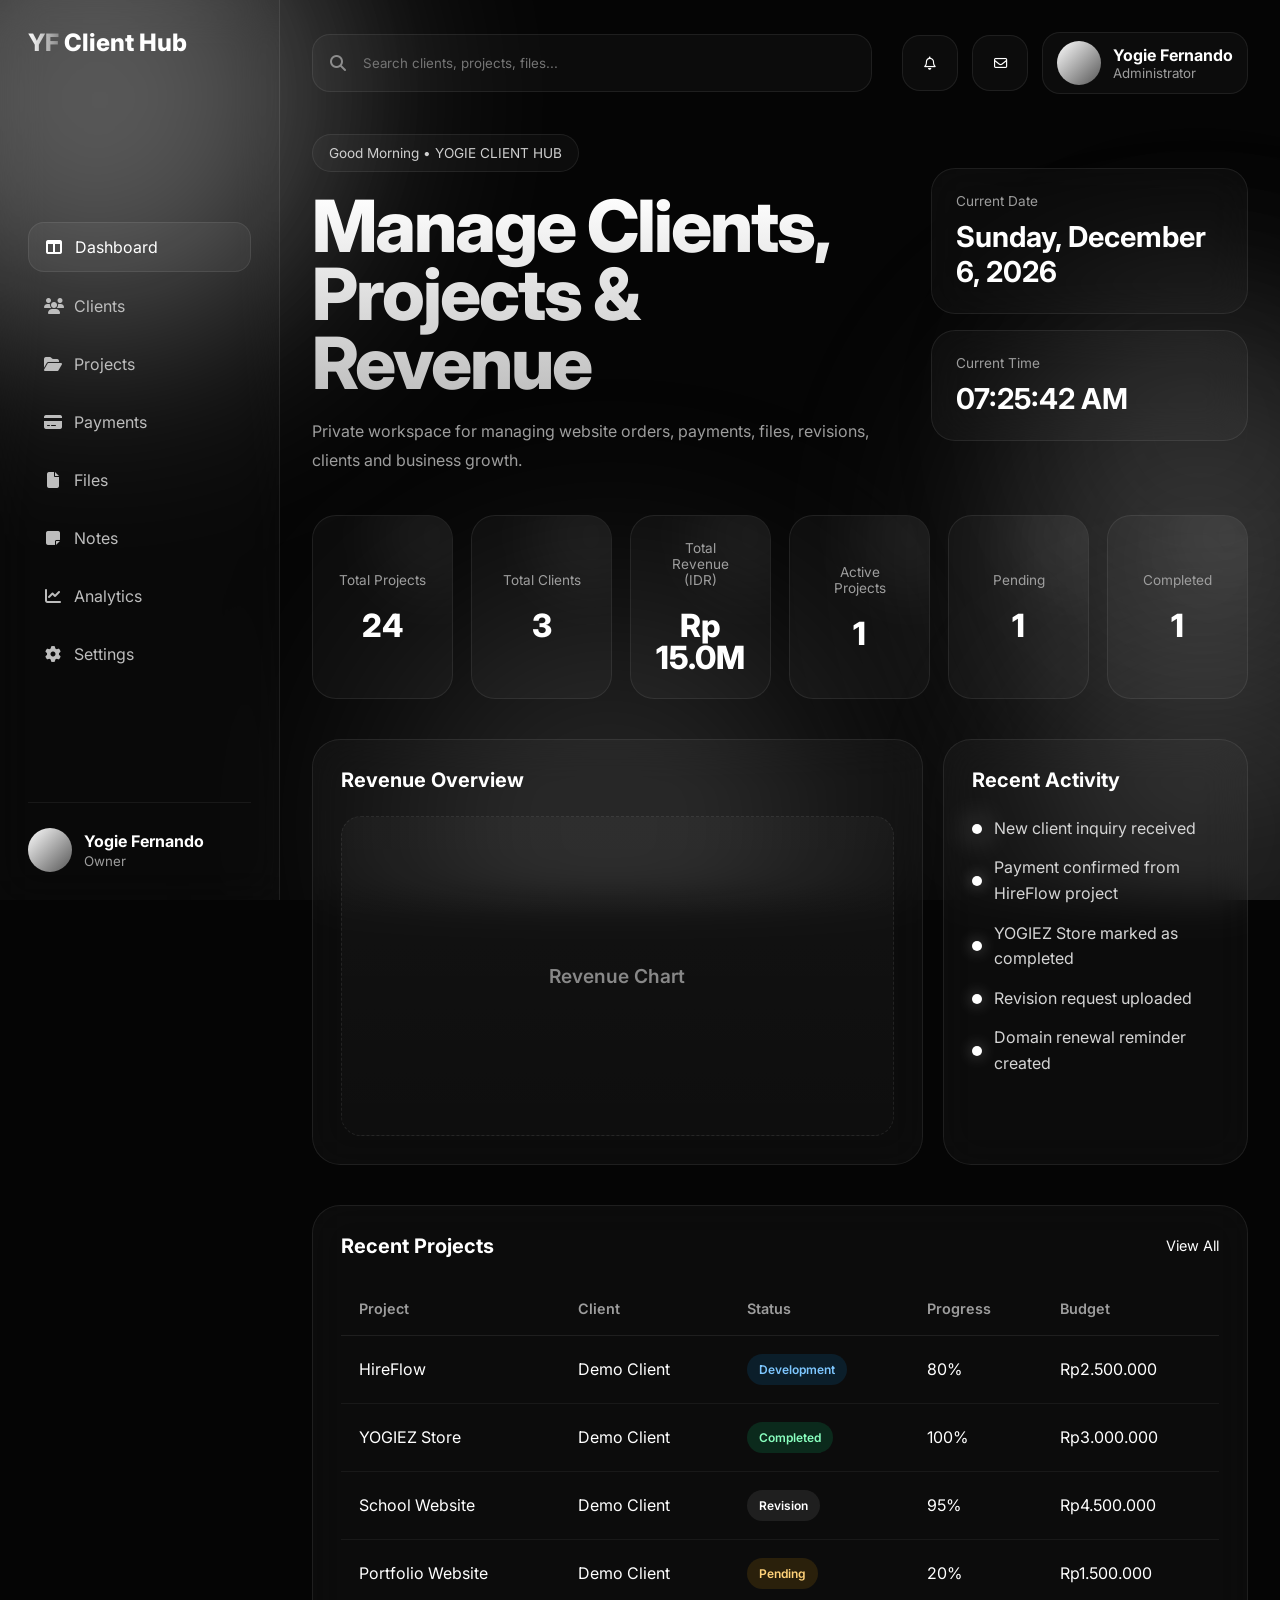
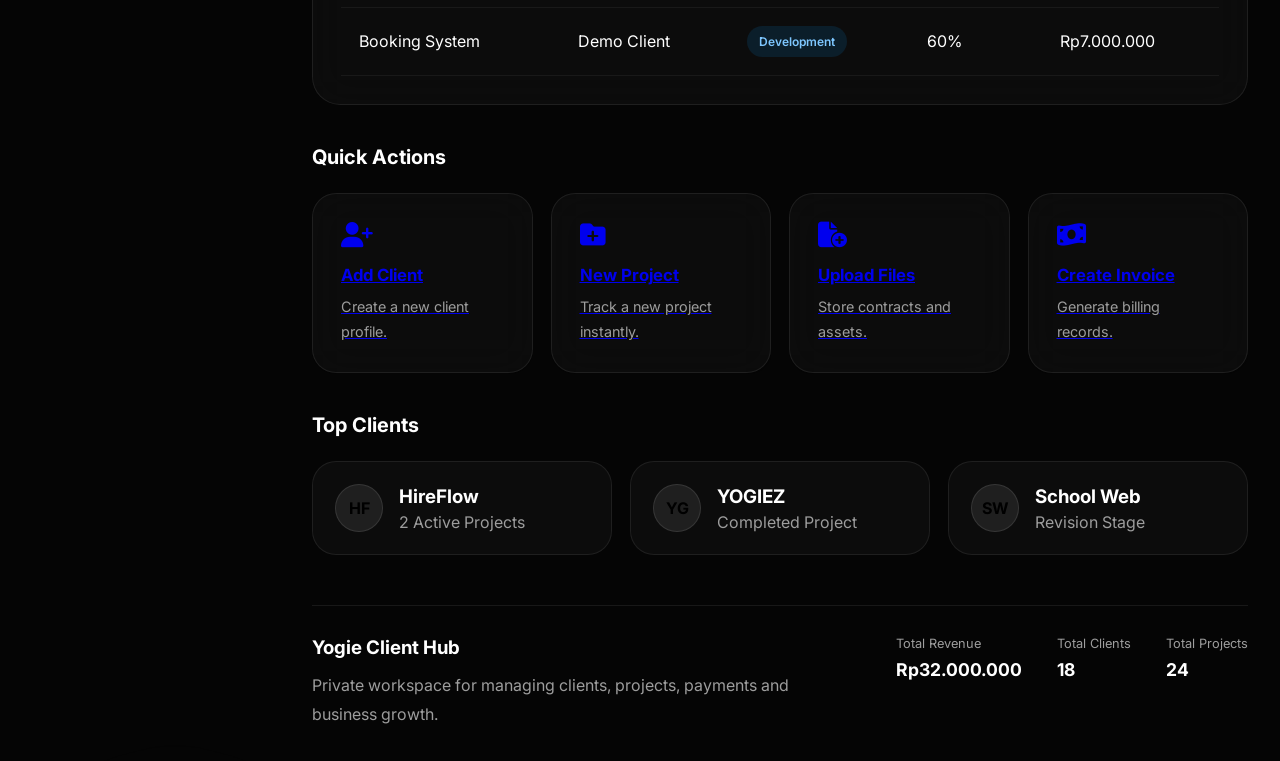
==== commit b28fbe4a: "Update index.html" ====
--- a/index.html
+++ b/index.html
@@ -264,22 +264,22 @@
 </div>
 
 <div class="action-grid">
-<a href="clients.html" class="action-card">
+<a href="pages/clients.html" class="action-card">
 <i class="fa-solid fa-user-plus"></i>
 <h3>Add Client</h3>
 <p>Create a new client profile.</p>
 </a>
-<a href="projects.html" class="action-card">
+<a href="pages/projects.html" class="action-card">
 <i class="fa-solid fa-folder-plus"></i>
 <h3>New Project</h3>
 <p>Track a new project instantly.</p>
 </a>
-<a href="files.html" class="action-card">
+<a href="pages/files.html" class="action-card">
 <i class="fa-solid fa-file-circle-plus"></i>
 <h3>Upload Files</h3>
 <p>Store contracts and assets.</p>
 </a>
-<a href="payments.html" class="action-card">
+<a href="pages/payments.html" class="action-card">
 <i class="fa-solid fa-money-bill-wave"></i>
 <h3>Create Invoice</h3>
 <p>Generate billing records.</p>
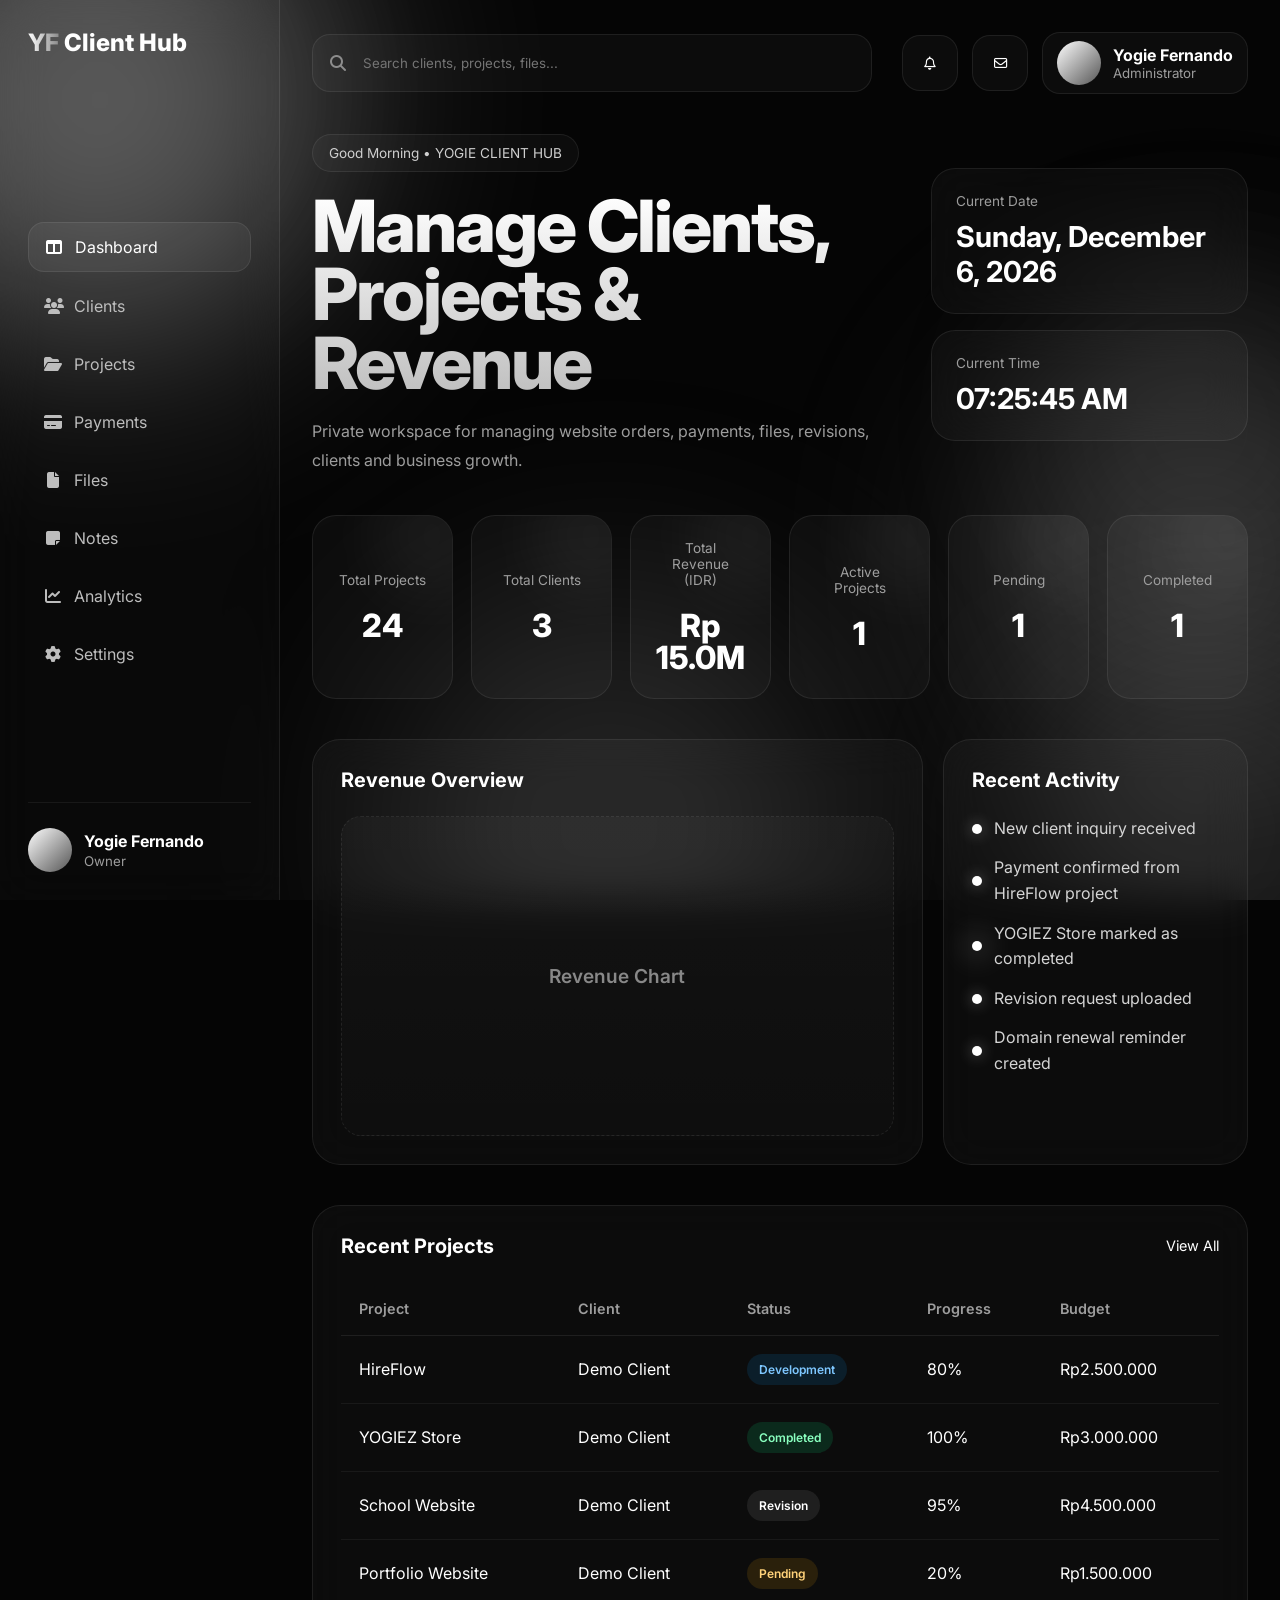
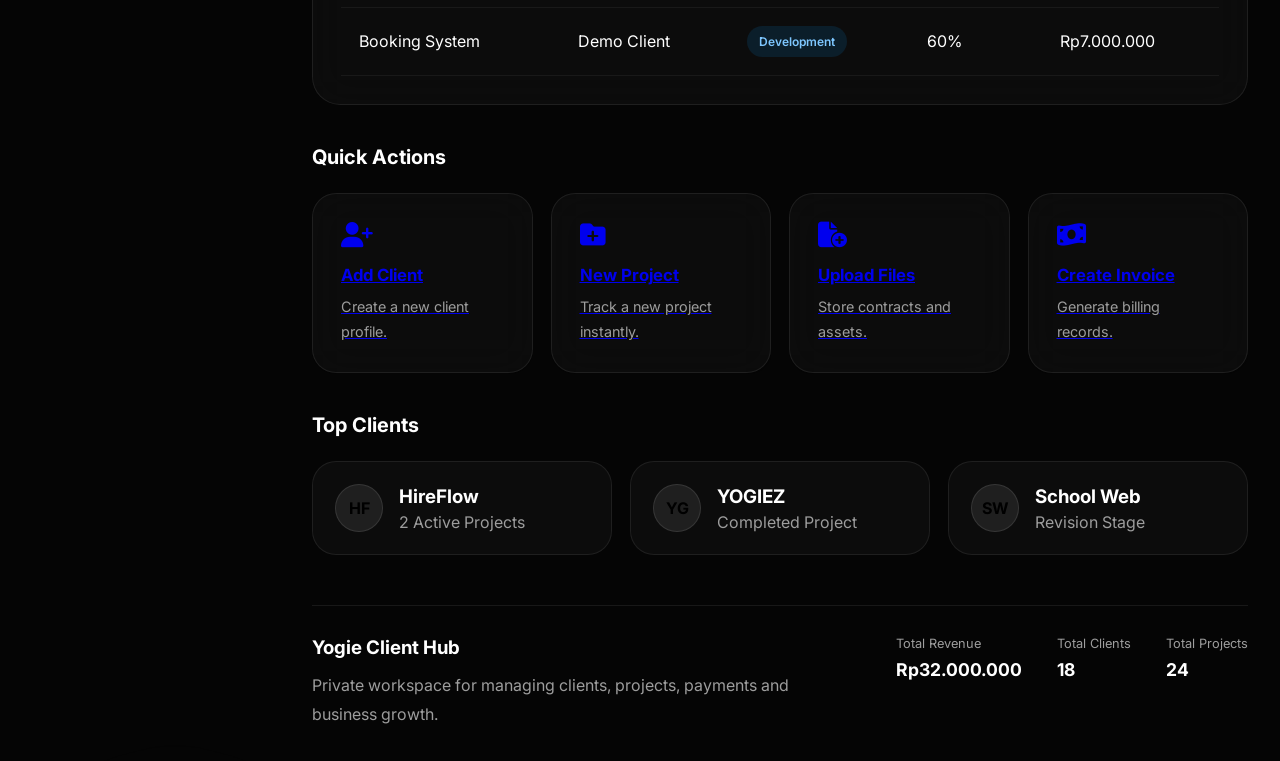
==== commit a5238652: "Update index.html" ====
--- a/index.html
+++ b/index.html
@@ -31,13 +31,13 @@
 
 <nav class="nav">
 <a href="index.html" class="active"><i class="fa-solid fa-table-columns"></i><span>Dashboard</span></a>
-<a href="clients.html"><i class="fa-solid fa-users"></i><span>Clients</span></a>
-<a href="projects.html"><i class="fa-solid fa-folder-open"></i><span>Projects</span></a>
-<a href="payments.html"><i class="fa-solid fa-credit-card"></i><span>Payments</span></a>
-<a href="files.html"><i class="fa-solid fa-file"></i><span>Files</span></a>
-<a href="notes.html"><i class="fa-solid fa-note-sticky"></i><span>Notes</span></a>
-<a href="analytics.html"><i class="fa-solid fa-chart-line"></i><span>Analytics</span></a>
-<a href="settings.html"><i class="fa-solid fa-gear"></i><span>Settings</span></a>
+<a href="pages/clients.html"><i class="fa-solid fa-users"></i><span>Clients</span></a>
+<a href="pages/projects.html"><i class="fa-solid fa-folder-open"></i><span>Projects</span></a>
+<a href="pages/payments.html"><i class="fa-solid fa-credit-card"></i><span>Payments</span></a>
+<a href="pages/files.html"><i class="fa-solid fa-file"></i><span>Files</span></a>
+<a href="pages/notes.html"><i class="fa-solid fa-note-sticky"></i><span>Notes</span></a>
+<a href="pages/analytics.html"><i class="fa-solid fa-chart-line"></i><span>Analytics</span></a>
+<a href="pages/settings.html"><i class="fa-solid fa-gear"></i><span>Settings</span></a>
 </nav>
 
 <div class="sidebar-footer">
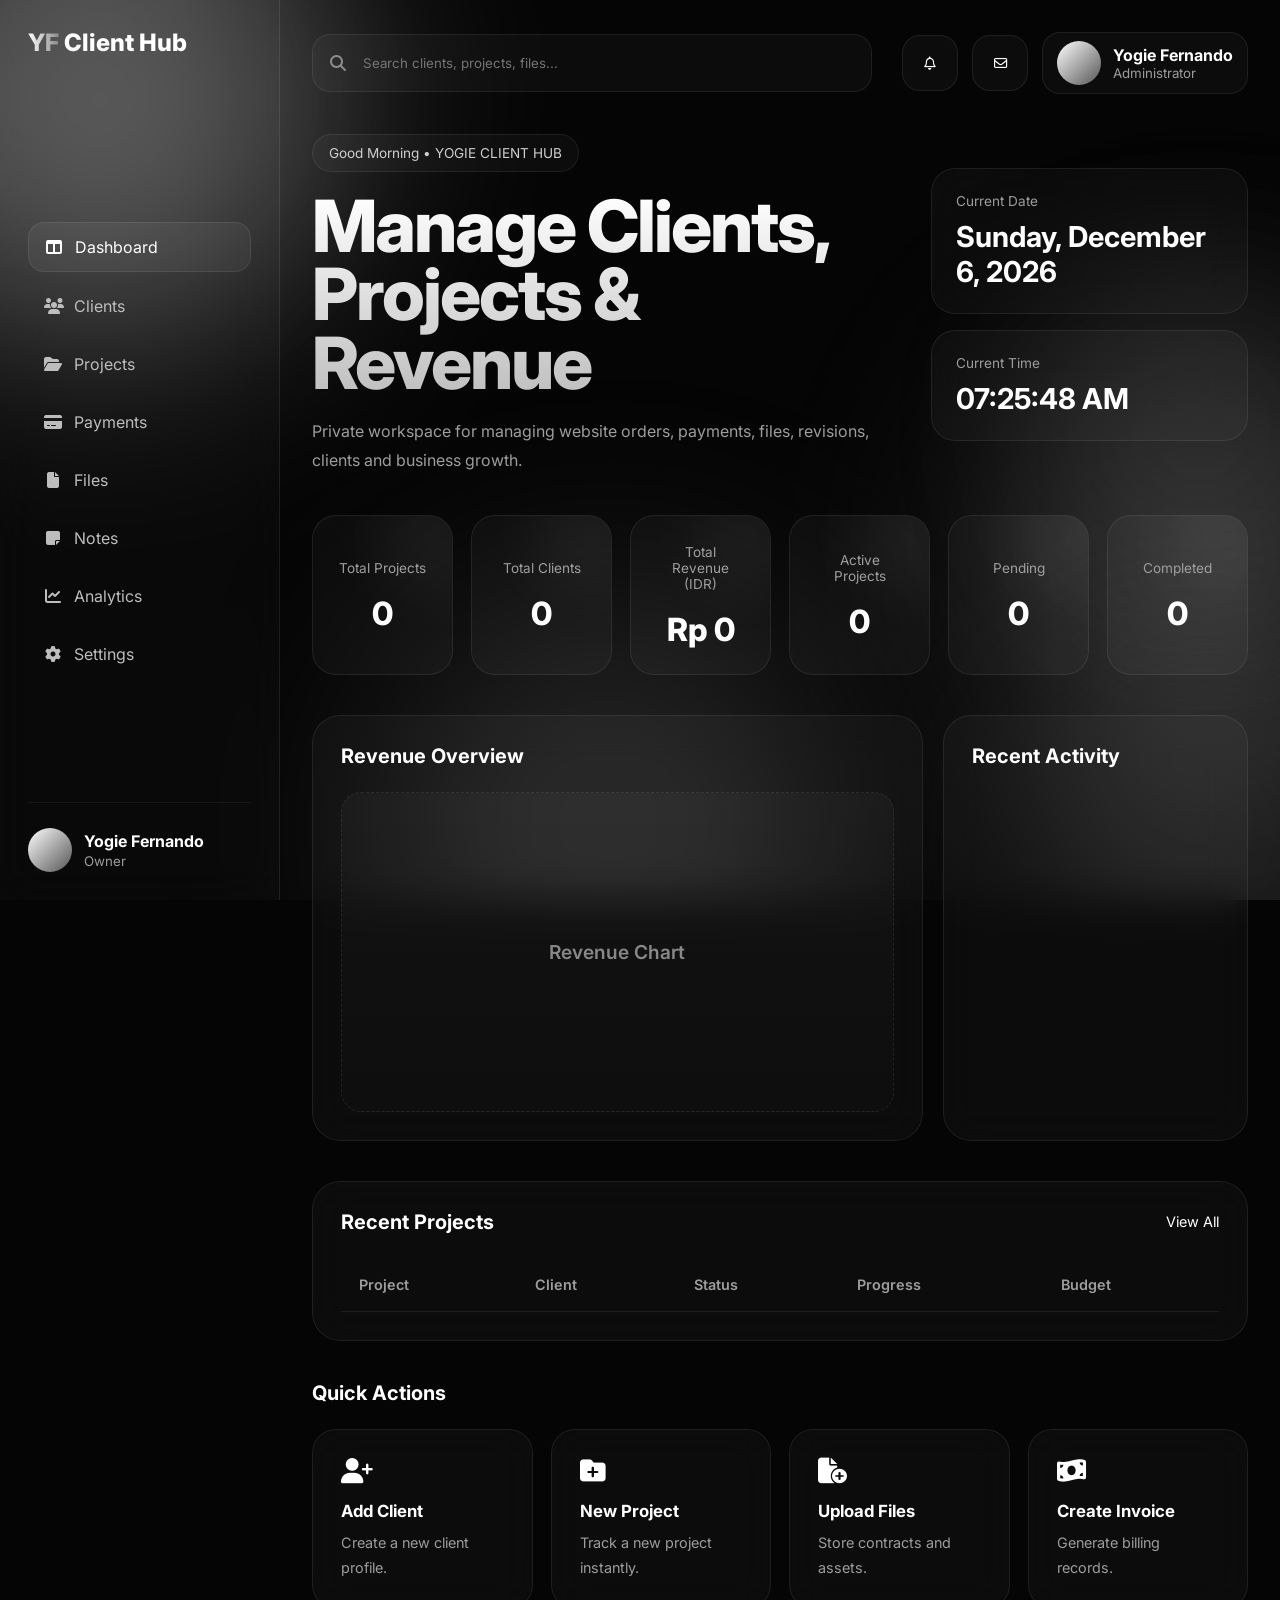
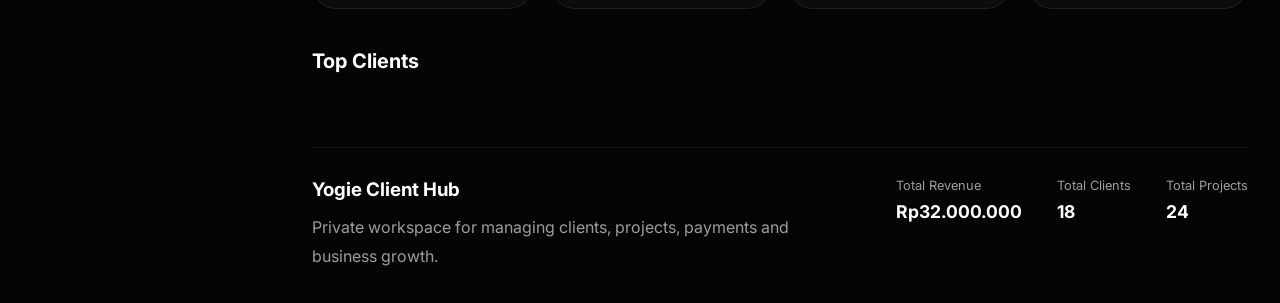
==== commit e0c5aca0: "Update index.html" ====
--- a/index.html
+++ b/index.html
@@ -122,7 +122,7 @@
 
 <div class="stat-card">
 <span>Total Projects</span>
-<h2 id="dashboard-total-projects">24</h2>
+<h2 id="dashboard-total-projects">0</h2>
 </div>
 
 <div class="stat-card">
@@ -174,12 +174,7 @@
 <h2>Recent Activity</h2>
 </div>
 
-<ul class="activity-list">
-<li><span class="activity-dot"></span>New client inquiry received</li>
-<li><span class="activity-dot"></span>Payment confirmed from HireFlow project</li>
-<li><span class="activity-dot"></span>YOGIEZ Store marked as completed</li>
-<li><span class="activity-dot"></span>Revision request uploaded</li>
-<li><span class="activity-dot"></span>Domain renewal reminder created</li>
+<ul class="activity-list" id="recent-activity-list">
 </ul>
 
 </div>
@@ -207,47 +202,7 @@
 </tr>
 </thead>
 
-<tbody>
-
-<tr>
-<td>HireFlow</td>
-<td>Demo Client</td>
-<td><span class="status development">Development</span></td>
-<td>80%</td>
-<td>Rp2.500.000</td>
-</tr>
-
-<tr>
-<td>YOGIEZ Store</td>
-<td>Demo Client</td>
-<td><span class="status completed">Completed</span></td>
-<td>100%</td>
-<td>Rp3.000.000</td>
-</tr>
-
-<tr>
-<td>School Website</td>
-<td>Demo Client</td>
-<td><span class="status revision">Revision</span></td>
-<td>95%</td>
-<td>Rp4.500.000</td>
-</tr>
-
-<tr>
-<td>Portfolio Website</td>
-<td>Demo Client</td>
-<td><span class="status pending">Pending</span></td>
-<td>20%</td>
-<td>Rp1.500.000</td>
-</tr>
-
-<tr>
-<td>Booking System</td>
-<td>Demo Client</td>
-<td><span class="status development">Development</span></td>
-<td>60%</td>
-<td>Rp7.000.000</td>
-</tr>
+<tbody id="recent-projects-body">
 
 </tbody>
 
@@ -293,32 +248,9 @@
 <h2>Top Clients</h2>
 </div>
 
-<div class="client-cards">
-
-<div class="client-card">
-<div class="client-avatar">HF</div>
-<div>
-<h3>HireFlow</h3>
-<p>2 Active Projects</p>
-</div>
-</div>
-
-<div class="client-card">
-<div class="client-avatar">YG</div>
-<div>
-<h3>YOGIEZ</h3>
-<p>Completed Project</p>
-</div>
-</div>
-
-<div class="client-card">
-<div class="client-avatar">SW</div>
-<div>
-<h3>School Web</h3>
-<p>Revision Stage</p>
-</div>
-</div>
-
+<div
+class="client-cards"
+id="top-clients">
 </div>
 
 </section>
--- a/assets/css/style.css
+++ b/assets/css/style.css
@@ -663,6 +663,8 @@
 transition:.35s;
 cursor:pointer;
 backdrop-filter:blur(20px);
+color:#fff;
+text-decoration:none;
 }
 
 .action-card:hover{
@@ -673,17 +675,20 @@
 .action-card i{
 font-size:1.6rem;
 margin-bottom:18px;
+color:#fff;
 }
 
 .action-card h3{
 margin-bottom:10px;
 font-size:1.05rem;
+color:#fff;
 }
 
 .action-card p{
 color:var(--muted);
 line-height:1.7;
 font-size:.9rem;
+color:var(--muted);
 }
 
 /* =========================
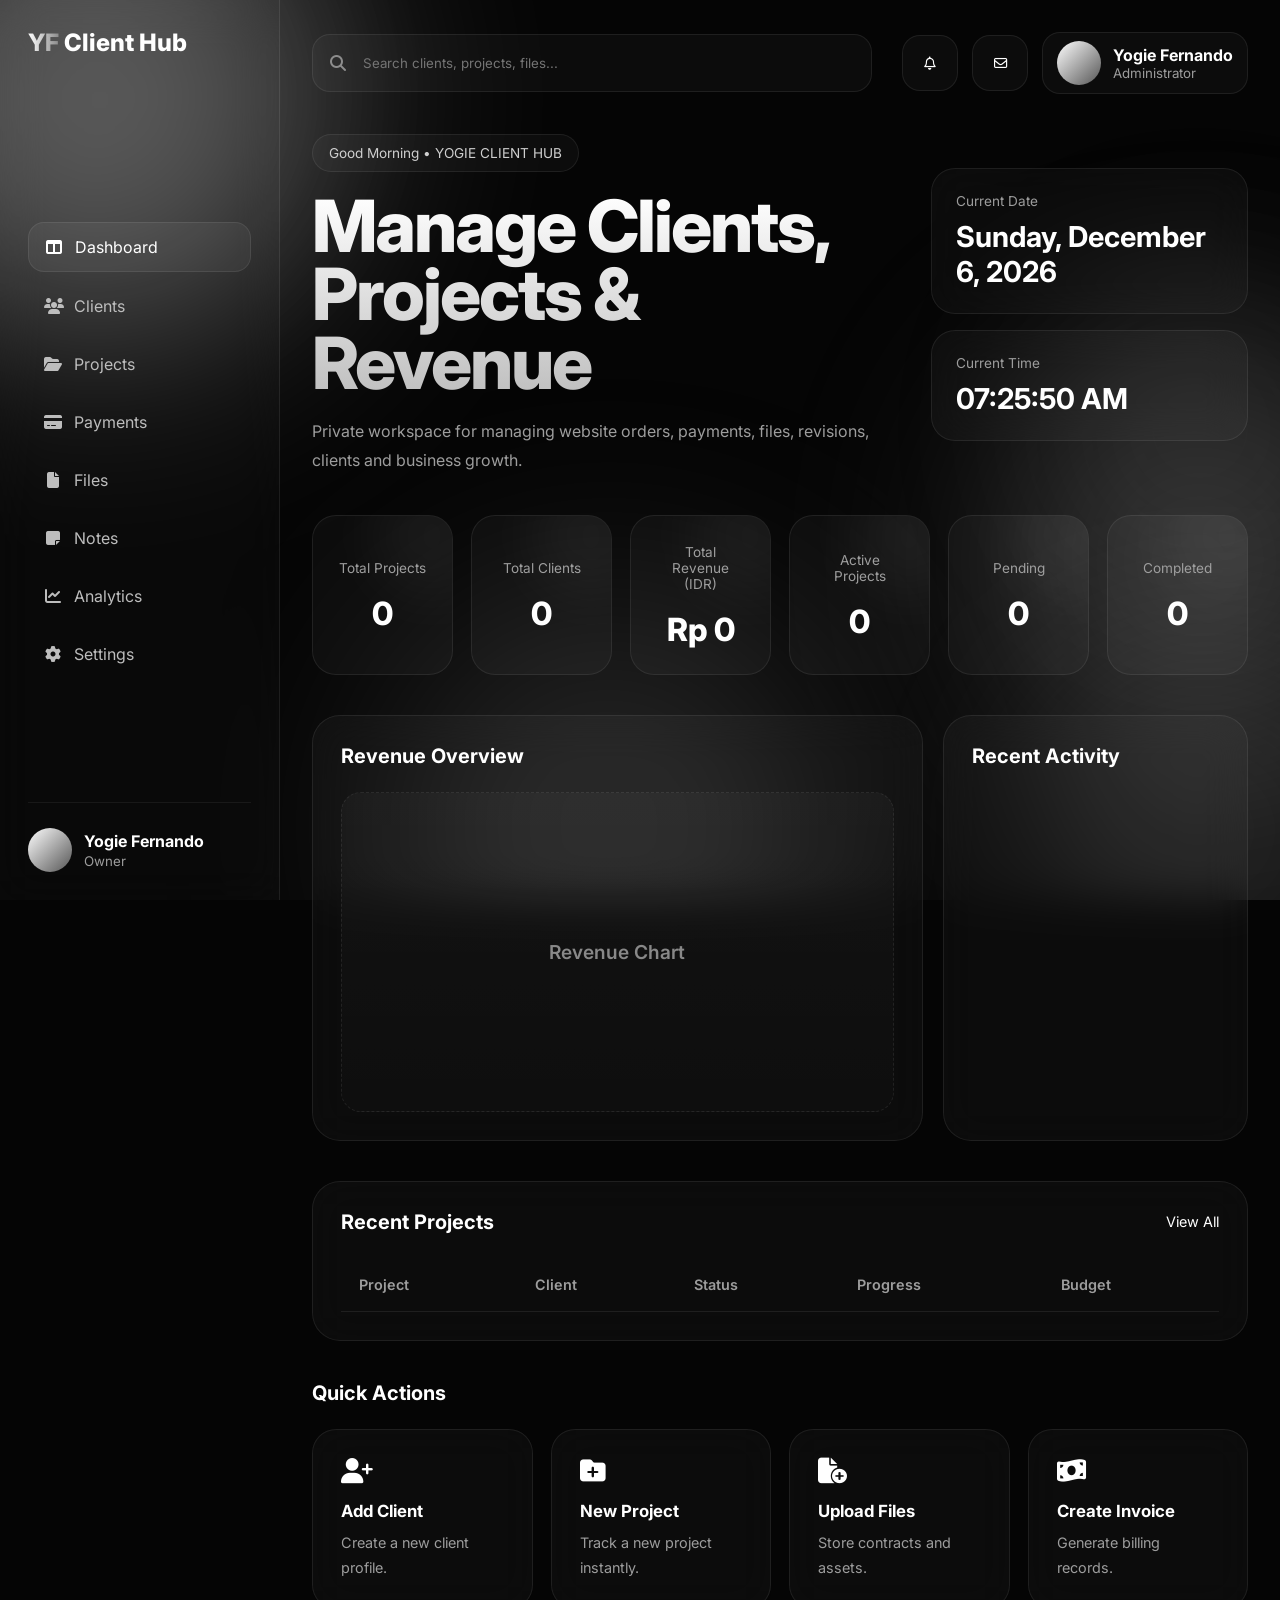
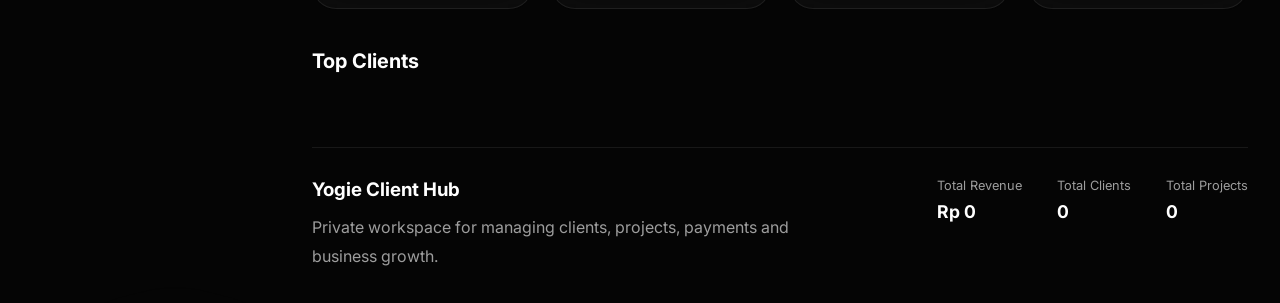
==== commit fb51b82c: "Update index.html" ====
--- a/index.html
+++ b/index.html
@@ -263,20 +263,17 @@
 </div>
 
 <div class="footer-right">
-
 <div class="footer-stat">
 <span>Total Revenue</span>
-<strong>Rp32.000.000</strong>
-</div>
-
+<strong id="footer-revenue">Rp 0</strong>
+</div>
 <div class="footer-stat">
 <span>Total Clients</span>
-<strong>18</strong>
-</div>
-
+<strong id="footer-clients">0</strong>
+</div>
 <div class="footer-stat">
 <span>Total Projects</span>
-<strong>24</strong>
+<strong id="footer-projects">0</strong>
 </div>
 
 </div>
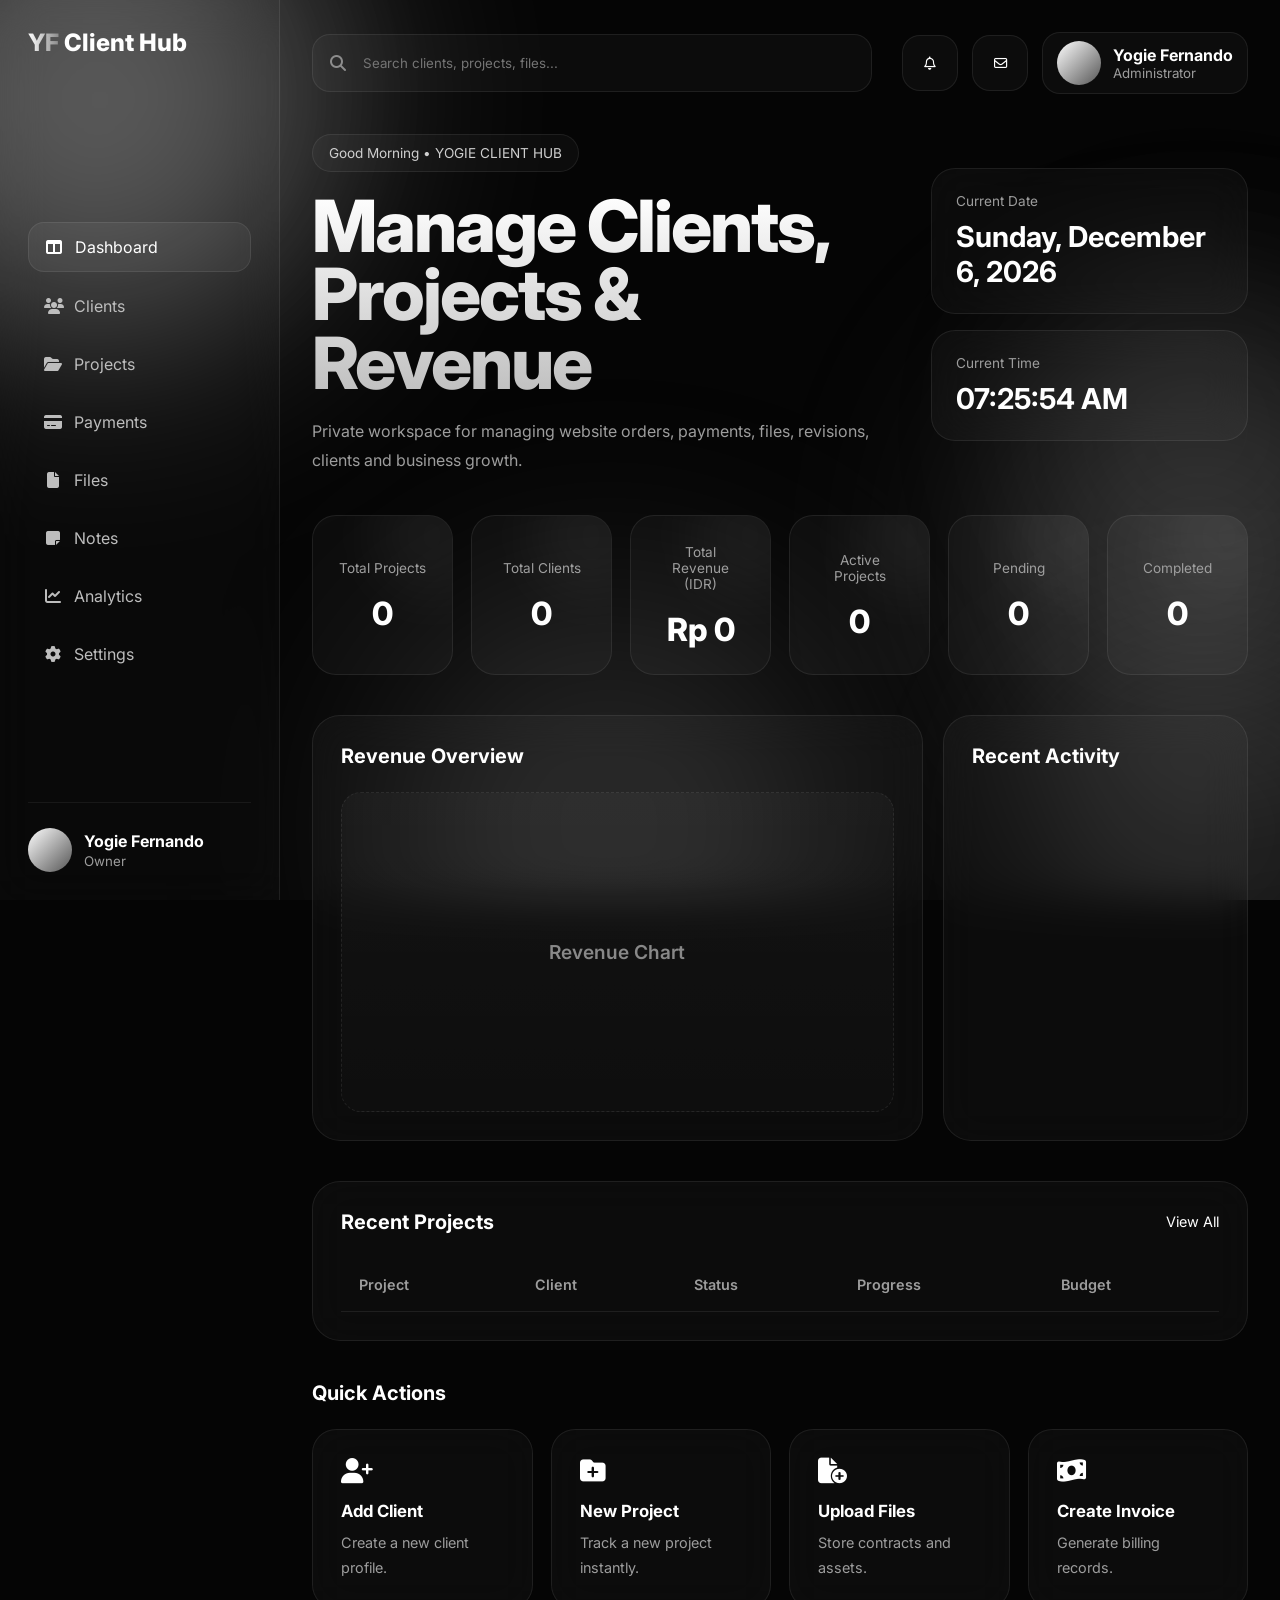
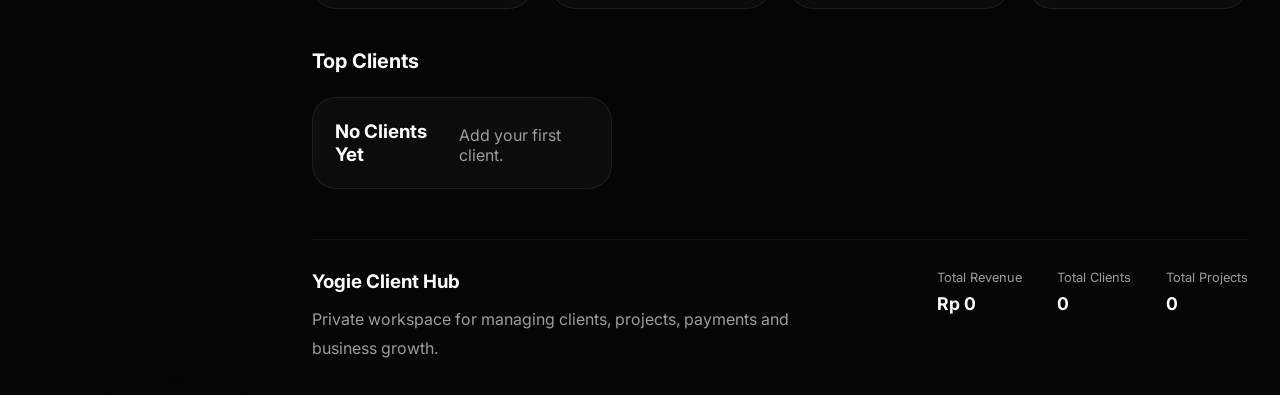
==== commit 56da43e3: "Update index.html" ====
--- a/index.html
+++ b/index.html
@@ -127,7 +127,7 @@
 
 <div class="stat-card">
 <span>Total Clients</span>
-<h2 id="dashboard-total-clients">0</h2>
+<h2 id="dashboard-total-clients">TES</h2>
 </div>
 
 <div class="stat-card">
